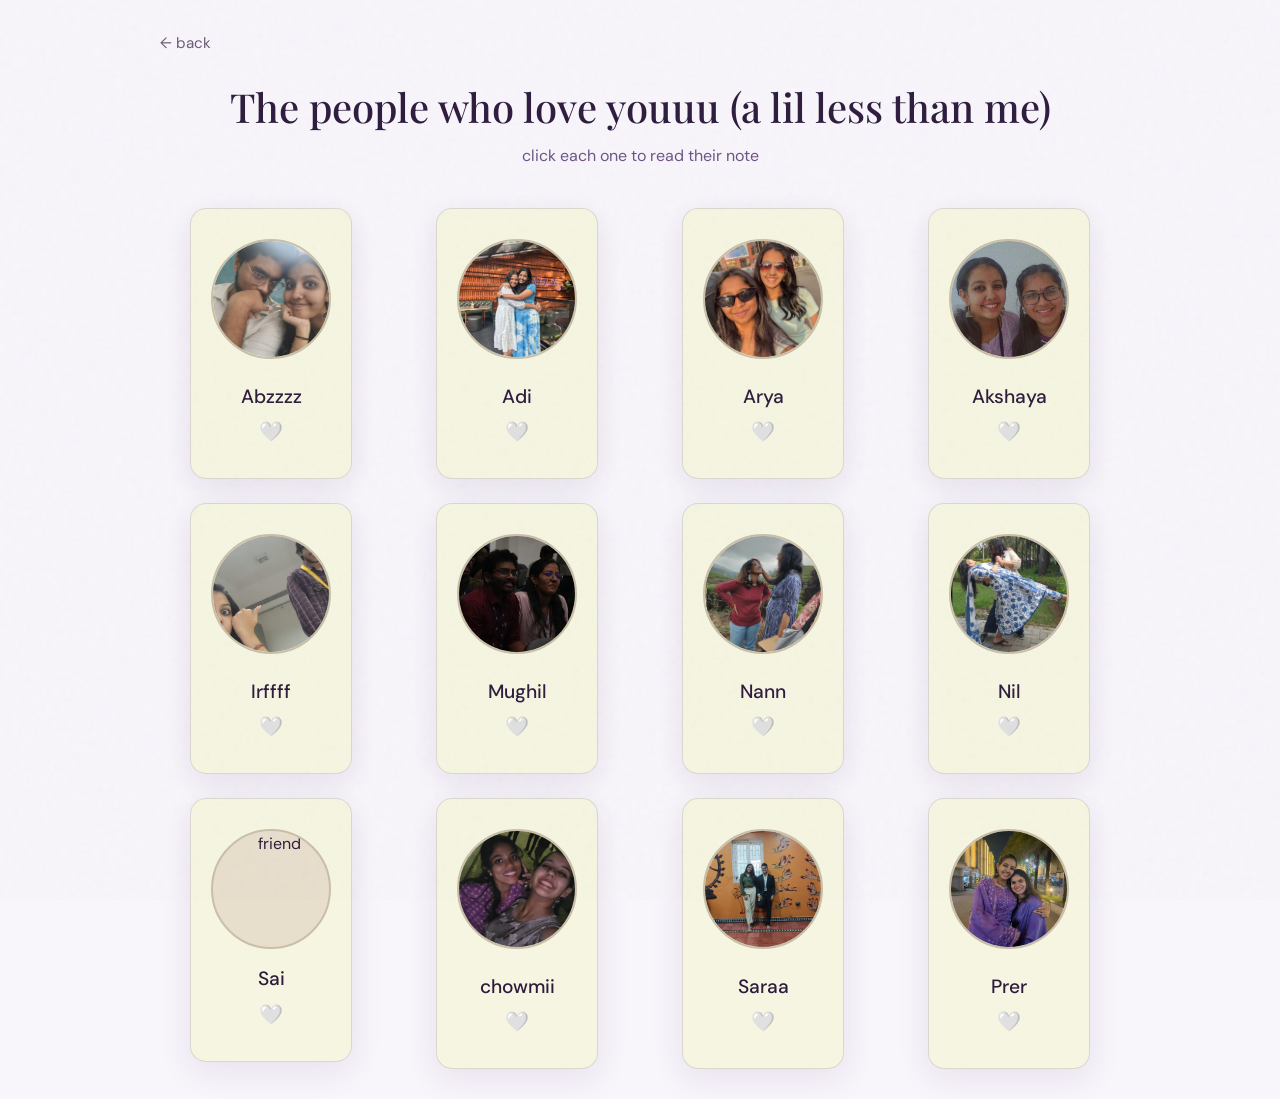
==== friends.html @ 06be174d "hellooo" ====
<!DOCTYPE html>
<html lang="en">

<head>
    <meta charset="UTF-8">
    <meta name="viewport" content="width=device-width, initial-scale=1.0">
    <title>[HER NAME]'s birthday 🌿</title>
    <link rel="stylesheet" href="style.css">
</head>

<body>
    <div class="noise-overlay"></div>

    <div class="page-container">
        <a href="index.html" class="back-link">← back</a>

        <header class="page-header">
            <h2>The people who love youuu (a lil less than me)</h2>
            <p class="subtitle"
                style="margin-top: -30px; margin-bottom: 40px; color: var(--accent-color); opacity: 0.8; font-family: var(--font-body);">
                click each one to read their note</p>
        </header>

        <main class="friends-grid">
            <!-- Friend 1 -->
            <article class="friend-card fade-in-up"
                data-note="Happy birthday meghana, thank you for your lms password🥰" data-signoff="">
                <div class="card" style="text-align: center; cursor: pointer; padding: 30px 20px;">
                    <img src="abzzz.jpeg" alt="friend" class="friend-photo"
                        style="width: 120px; height: 120px; border-radius: 50%; object-fit: cover; border: 2px solid #C9BFA8; margin-bottom: 15px; background-color: #E8DECC; display: inline-block;">
                    <h3 class="friend-name"
                        style="font-family: var(--font-body); font-size: 1.2rem; color: var(--text-color); margin-bottom: 5px;">
                        Abzzzz</h3>
                    <span class="friend-heart" style="color: var(--accent-color);">🤍</span>
                </div>
            </article>

            <!-- Friend 2 -->
            <article class="friend-card fade-in-up"
                data-note="Happy 21 Meghs, love every moment with you and can’t wait to create more memories, love you loads let’s have a blast in Pune soon❤️"
                data-signoff="">
                <div class="card" style="text-align: center; cursor: pointer; padding: 30px 20px;">
                    <img src="adi.jpeg" alt="friend" class="friend-photo"
                        style="width: 120px; height: 120px; border-radius: 50%; object-fit: cover; border: 2px solid #C9BFA8; margin-bottom: 15px; background-color: #E8DECC; display: inline-block;">
                    <h3 class="friend-name"
                        style="font-family: var(--font-body); font-size: 1.2rem; color: var(--text-color); margin-bottom: 5px;">
                        Adi</h3>
                    <span class="friend-heart" style="color: var(--accent-color);">🤍</span>
                </div>
            </article>

            <!-- Friend 3 -->
            <article class="friend-card fade-in-up"
                data-note="Happpiiieee 21 Meghsss!!! Luv u to the moon and beyond!! We have known each other since we were kids and I am so glad that we got to grow up watching each other through all our phases!! Here’s to growing up to share more beautiful memories in the next phase…… Luv u loadsss😙😙"
                data-signoff="">
                <div class="card" style="text-align: center; cursor: pointer; padding: 30px 20px;">
                    <img src="arya.jpeg" alt="friend" class="friend-photo"
                        style="width: 120px; height: 120px; border-radius: 50%; object-fit: cover; border: 2px solid #C9BFA8; margin-bottom: 15px; background-color: #E8DECC; display: inline-block;">
                    <h3 class="friend-name"
                        style="font-family: var(--font-body); font-size: 1.2rem; color: var(--text-color); margin-bottom: 5px;">
                        Arya</h3>
                    <span class="friend-heart" style="color: var(--accent-color);">🤍</span>
                </div>
            </article>

            <!-- Friend 4 -->
            <article class="friend-card fade-in-up"
                data-note="Hi Meghanaaaaaaaa!!!!!!&#10;&#10;Happy happy happy birthdayyyyyyyyyyyy!!!!!!! ✨✨✨✨✨✨✨✨✨✨✨🎉🎉🎉🎉🎉🎉🎉🎉🎉🤩🤩🤩🤩🤩🤩🤩🤩🤩🤩🤩🤩🤩🤩🤩🤩🔥🔥🔥🔥🔥🔥🔥🔥🔥🔥🔥🔥🍫🍫🍫🍫🍫🍫🍫🍫🍫🍫🍫🍫🍫🍫🍫🎂🎂🎂🎂🎂🎂🎂🎂🎂🎂🎂🎂🎂🎂🎂🎂&#10;&#10;You have been a super-cool friend, and always been ready to listen to all the not-so-micro tales I've had to tell! 🤩 You r amazinggggggg, with such composure and calm, so keep being amazinggggg 🎉🎉🎉 Cheers to more dance lessons 🥳🥳"
                data-signoff="">
                <div class="card" style="text-align: center; cursor: pointer; padding: 30px 20px;">
                    <img src="akshaya.jpeg" alt="friend" class="friend-photo"
                        style="width: 120px; height: 120px; border-radius: 50%; object-fit: cover; border: 2px solid #C9BFA8; margin-bottom: 15px; background-color: #E8DECC; display: inline-block;">
                    <h3 class="friend-name"
                        style="font-family: var(--font-body); font-size: 1.2rem; color: var(--text-color); margin-bottom: 5px;">
                        Akshaya</h3>
                    <span class="friend-heart" style="color: var(--accent-color);">🤍</span>
                </div>
            </article>

            <!-- Friend 5 -->
            <article class="friend-card fade-in-up"
                data-note="Happy Birthday Megs! Continue lighting up places and people's smiles with your presence this coming year :) hope you achieve everything you want and more. Love you"
                data-signoff="">
                <div class="card" style="text-align: center; cursor: pointer; padding: 30px 20px;">
                    <img src="irf.jpeg" alt="friend" class="friend-photo"
                        style="width: 120px; height: 120px; border-radius: 50%; object-fit: cover; border: 2px solid #C9BFA8; margin-bottom: 15px; background-color: #E8DECC; display: inline-block;">
                    <h3 class="friend-name"
                        style="font-family: var(--font-body); font-size: 1.2rem; color: var(--text-color); margin-bottom: 5px;">
                        Irffff</h3>
                    <span class="friend-heart" style="color: var(--accent-color);">🤍</span>
                </div>
            </article>

            <!-- Friend 6 -->
            <article class="friend-card fade-in-up"
                data-note="Happy birthday Meghana!! Hope you get a golden retriever soon 🙂↕️" data-signoff="">
                <div class="card" style="text-align: center; cursor: pointer; padding: 30px 20px;">
                    <img src="mughil.jpeg" alt="friend" class="friend-photo"
                        style="width: 120px; height: 120px; border-radius: 50%; object-fit: cover; border: 2px solid #C9BFA8; margin-bottom: 15px; background-color: #E8DECC; display: inline-block;">
                    <h3 class="friend-name"
                        style="font-family: var(--font-body); font-size: 1.2rem; color: var(--text-color); margin-bottom: 5px;">
                        Mughil</h3>
                    <span class="friend-heart" style="color: var(--accent-color);">🤍</span>
                </div>
            </article>

            <!-- Friend 7 -->
            <article class="friend-card fade-in-up"
                data-note="Dear meg,&#10;&#10;I remember the very first day of sem 1, and some random prof was asking people to come up and introduce themselves. And you were sitting next to Anush (tw mb), and you went up and introduced yourself, and I remember thinking, &quot;wow, she looks like a dancer&quot;. I remember how every time Nilaa and I were playing Wordle, you used to come and absolutely DESTROY us.&#10;&#10;I remember in sem 2, the first day, you sat on the last row cuz there were no seats anywhere, and everyday after then you sat behind me and Nilaa. I remembered how you and Nilaa peer pressured me into doing a BEEE seminar. I remember how, that time I cut myself in the mech lab, you were more concerned about it than I was. &#10;&#10;Since then, I have loved how we always just sit together every semester. I love that I can just turn and look at you during class to make an incredibly boring class a million times better. I love how I just randomly hear your singing in the middle of the class and that's what keeps me awake when I almost fall asleep in class. I love how if i almost fall asleep in class, ik that if i turn around I'll see you also half asleep.&#10;&#10;I love how every time you download a new game on your phone, you'll come tell me, and we'll just play then together. I love how you randomly pull up with the questions to ask someone to make them fall in love with you. I love how you rewatch your favorite Disney movies with me (yes im counting deception disgrace). &#10;&#10;There's a lot more I can add to it, even more i couldve added to the first part, but I kept losing my train of thought😔(we shd watch inside out)&#10;&#10;I'm so glad we finally went out for a movie together. Started with planning for inside out 2, and ended w hoppers, but still 😔🔥 And i promise, one day we will go to twisty tails fs 😔✊️&#10;&#10;You've been such an amazing friend, and I can't wait to see how great things are gonna be this year, and I'm glad I get to go on this journey with you. &#10;&#10;Have an amazing year ahead Maggi ❤️ Here's to lots more warm hugs and high class moments 🫂"
                data-signoff="">
                <div class="card" style="text-align: center; cursor: pointer; padding: 30px 20px;">
                    <img src="nan.jpeg" alt="friend" class="friend-photo"
                        style="width: 120px; height: 120px; border-radius: 50%; object-fit: cover; border: 2px solid #C9BFA8; margin-bottom: 15px; background-color: #E8DECC; display: inline-block;">
                    <h3 class="friend-name"
                        style="font-family: var(--font-body); font-size: 1.2rem; color: var(--text-color); margin-bottom: 5px;">
                        Nann</h3>
                    <span class="friend-heart" style="color: var(--accent-color);">🤍</span>
                </div>
            </article>

            <!-- Friend 8 -->
            <article class="friend-card fade-in-up"
                data-note="dear maggi,&#10;&#10;thank u for carrying my gpa, for always making sure i get on the right metro line, for always vibing to the hai katha with me for like years now 🛐🛐 exams arent so scary when i have ur mokka jokes to make me rmr everythingg🫂I miss u sm already but i hope you have the amazingest time in pune 💪💪 rishabs la iruka tall beauty has nothing on you 💃 if we played contexto with my heart being the word, your name would be #2 ❤️&#10;&#10;int confetti = 4;&#10;void setup() {&#10;    Serial.begin(9600);&#10;    pinMode(confetti, OUTPUT);&#10;}&#10;&#10;void loop() {&#10;    digitalWrite(confetti, HIGH);&#10;    Serial.println(&quot;Happy birthdayy maggiii!!!!!!&quot;);&#10;    delay(1000);&#10;}&#10;&#10;&#10;anyways i love you sm and i hope u have the best day and year ahead 🔥🔥🔥"
                data-signoff="yours,&#10;nil">
                <div class="card" style="text-align: center; cursor: pointer; padding: 30px 20px;">
                    <img src="nil.png" alt="friend" class="friend-photo"
                        style="width: 120px; height: 120px; border-radius: 50%; object-fit: cover; border: 2px solid #C9BFA8; margin-bottom: 15px; background-color: #E8DECC; display: inline-block;">
                    <h3 class="friend-name"
                        style="font-family: var(--font-body); font-size: 1.2rem; color: var(--text-color); margin-bottom: 5px;">
                        Nil</h3>
                    <span class="friend-heart" style="color: var(--accent-color);">🤍</span>
                </div>
            </article>

            <!-- Friend 9 -->
            <article class="friend-card fade-in-up"
                data-note="OOh birthday tom la, yeahh suree&#10;&#10;Time for one more candle on top of the &quot;costly cafe wala&quot; cake you're totally getting me in Pune eh? :) Happy birthday Meghanaaa!! From Padmalosan sir giving us those cakes and that crazy day, its been a pleasure to know this absolutely spirited and amazze person :D Looking forward for some great memories and icecreams and rollercoasters and bungee jumps where- okay you get to push me hehe(its your birthday, cant say nothing else lol)&#10;&#10;Happy birthdayyy :))) 🫶🎂🎂🎂🎉"
                data-signoff="">
                <div class="card" style="text-align: center; cursor: pointer; padding: 30px 20px;">
                    <img src="" alt="friend" class="friend-photo"
                        style="width: 120px; height: 120px; border-radius: 50%; object-fit: cover; border: 2px solid #C9BFA8; margin-bottom: 15px; background-color: #E8DECC; display: inline-block;">
                    <h3 class="friend-name"
                        style="font-family: var(--font-body); font-size: 1.2rem; color: var(--text-color); margin-bottom: 5px;">
                        Sai</h3>
                    <span class="friend-heart" style="color: var(--accent-color);">🤍</span>
                </div>
            </article>

            <!-- Friend 10 -->
            <article class="friend-card fade-in-up"
                data-note="hii meghana&#10;&#10;I feel like it was always written in our stars that we'd be friends. I know you dont believe in this josiyar jaadhagam stuff, and neither do I, but look at all the coincidences!&#10;&#10;in 11th grade subathira maam's class, you were, I think, the only person in class I liked and respected. I loved your discipline and the effort you put in for the oral tests and everything and that was my very first impression of you. no wonder I liked you, how could I not? I didnt even know you were in yadhav, but there you were and during the language classes anjana (of all people) introduced us.&#10;&#10;life found so many different ways to make us cross paths and I was  stupid enough to not have spoken to you at each point. but thankfully, life always finds a way and we were in the same sem 1 class. within a few days we had a group created, and we got on gmeets to study physics everyday (we got so high lmaoo) and you became an integral part of my life that I cannot imagine it without you anymore (are you still sitting behind me like you did 3 years ago? 🥺)&#10;&#10;you made our transition into college and our first semester in this dump worthwhile. youre the only person I was able to call when I was massively spiraling and needed help. and everyday i look forward to come to college, just to see you, talk to you and be high together (hehe highgana)&#10;&#10;I remember our first auto ride from navratri goli when we first discussed friendships and every discussion after that where we talked about how we both got more attached than the other in our bonds and I just love that you felt comfortable enough to come to me and trust me with your inner emotions &#10;&#10;I love you so much, more than any words can ever describe and I hope that no matter what happens, you never forget that im always here for you, no matter what. even if we are miles apart (pune) leading separate lives, I want you to know that its my pleasure to share your joys and sorrows, the ups and downs and be as much a part of your life as possible. have a wonderful 21st birthday and an equally amazing life ahead the way I KNOW you deserve, you little golden retriever ball of sunshine "
                data-signoff="love,&#10;your always-bestfriend,&#10;sowmya 🥰😘&#10;&#10;(4th May, 2026)">
                <div class="card" style="text-align: center; cursor: pointer; padding: 30px 20px;">
                    <img src="sowm.jpeg" alt="friend" class="friend-photo"
                        style="width: 120px; height: 120px; border-radius: 50%; object-fit: cover; border: 2px solid #C9BFA8; margin-bottom: 15px; background-color: #E8DECC; display: inline-block;">
                    <h3 class="friend-name"
                        style="font-family: var(--font-body); font-size: 1.2rem; color: var(--text-color); margin-bottom: 5px;">
                        chowmii</h3>
                    <span class="friend-heart" style="color: var(--accent-color);">🤍</span>
                </div>
            </article>

            <!-- Friend 11 -->
            <article class="friend-card fade-in-up"
                data-note="Elllooooo muttakanni, Iniya Pirandhanaal Nal Vaazhthukkal💥💥 !!!. Looking back, our friendship started out with you calling my most magnificent self as a creep ( I am still mad😩)  back in the first semester. But glad that idiot ended up becoming one of my longest and most important characters in this life of mine. All the way from the random conversations, me acting up for all my overthinking to the MUN car drives (And you buttoning my suit sleeves since my helpless ass couldn't do it), neraya nalla nyabagangal irukku. Memories aside, know that this amazing man right here would be very happy if you could just be a little more confident and less skeptical of the people in your life (Afterall i exist, ain't that enough?). End of the day, congratulations on being someone who i would always want to stick along with (literally) and a friend I would even give a kidney for if needed (Asmita's Kidney obviously)."
                data-signoff="Yours truly,&#10;Bomma kathi&#10;Cheers 💥🪓🤟">
                <div class="card" style="text-align: center; cursor: pointer; padding: 30px 20px;">
                    <img src="sara.jpeg" alt="friend" class="friend-photo"
                        style="width: 120px; height: 120px; border-radius: 50%; object-fit: cover; border: 2px solid #C9BFA8; margin-bottom: 15px; background-color: #E8DECC; display: inline-block;">
                    <h3 class="friend-name"
                        style="font-family: var(--font-body); font-size: 1.2rem; color: var(--text-color); margin-bottom: 5px;">
                        Saraa</h3>
                    <span class="friend-heart" style="color: var(--accent-color);">🤍</span>
                </div>
            </article>
            <!-- Friend 12 -->
            <article class="friend-card fade-in-up" data-note="" data-signoff="">
                <div class="card" style="text-align: center; cursor: pointer; padding: 30px 20px;">
                    <img src="prer.jpeg" alt="friend" class="friend-photo"
                        style="width: 120px; height: 120px; border-radius: 50%; object-fit: cover; border: 2px solid #C9BFA8; margin-bottom: 15px; background-color: #E8DECC; display: inline-block;">
                    <h3 class="friend-name"
                        style="font-family: var(--font-body); font-size: 1.2rem; color: var(--text-color); margin-bottom: 5px;">
                        Prer</h3>
                    <span class="friend-heart" style="color: var(--accent-color);">🤍</span>
                </div>
            </article>
        </main>
    </div>

    <!-- Modal for Friend Letter -->
    <div id="friend-modal" class="modal-overlay">
        <div class="modal-card"
            style="max-width: 600px; width: 90%; background-color: var(--card-bg-color); border: 1px solid var(--card-border-color);">
            <button id="close-friend-modal" class="close-btn" aria-label="Close"
                style="color: var(--text-color);">×</button>
            <div class="modal-content" style="padding: 30px 20px;">
                <div style="text-align: center; margin-bottom: 20px;">
                    <img id="modal-friend-photo" src="" alt="friend"
                        style="width: 90px; height: 90px; border-radius: 50%; object-fit: cover; border: 2px solid #C9BFA8;">
                    <h3 id="modal-friend-name"
                        style="font-family: var(--font-heading); margin-top: 15px; font-size: 1.8rem; color: var(--text-color);">
                        Name</h3>
                </div>
                <div id="modal-friend-note"
                    style="font-family: var(--font-handwriting); font-size: 1.4rem; line-height: 1.6; color: var(--text-color); white-space: pre-wrap; margin-bottom: 30px; text-align: left;">
                    Note content here</div>
                <div id="modal-friend-signoff"
                    style="font-family: var(--font-handwriting); font-size: 1.4rem; text-align: right; color: var(--accent-color); font-weight: bold;">
                    — Signoff</div>
            </div>
        </div>
    </div>

    <script src="script.js"></script>
</body>

</html>
---- style.css ----
/* Google Fonts */
@import url('https://fonts.googleapis.com/css2?family=Caveat:wght@400..700&family=DM+Sans:ital,opsz,wght@0,9..40,100..1000;1,9..40,100..1000&family=Playfair+Display:ital,wght@0,400..900;1,400..900&display=swap');
@import url('https://fonts.googleapis.com/css2?family=Great+Vibes&display=swap');

/* Design System Variables */
:root {
    /* Colors */
    --bg-color: #F8F5FB;
    /* very light purple tint fallback */
    --card-bg-color: rgba(245, 245, 220, 0.85);
    /* Soft Warm Beige glass */
    --card-border-color: rgba(255, 255, 255, 0.4);
    --accent-color: #4A2B66;
    /* Deep Purple */
    --accent-hover-color: #D4AF37;
    /* Gold-toned */
    --text-color: #2D1B3D;
    /* Deep purple-brown for contrast */
    --text-muted: #5C437A;
    /* Lighter purple for subtitles */
    --border-color: rgba(74, 43, 102, 0.15);

    /* Typography */
    --font-heading: 'Playfair Display', serif;
    --font-body: 'DM Sans', sans-serif;
    --font-handwriting: 'Caveat', cursive;
    --font-elegant: 'Great Vibes', cursive;

    /* Styling */
    --border-radius: 16px;
    --box-shadow: 0 8px 32px rgba(74, 43, 102, 0.1);
    --glass-blur: blur(12px);
}

/* Base Styles */
* {
    box-sizing: border-box;
}

body {
    background-color: var(--bg-color);
    color: var(--text-color);
    font-family: var(--font-body);
    margin: 0;
    padding: 0;
    line-height: 1.6;
    -webkit-font-smoothing: antialiased;
    animation: fadeInPage 0.4s ease forwards;
    transition: opacity 0.3s ease;
}

body.fade-out {
    opacity: 0 !important;
}

@keyframes fadeInPage {
    from {
        opacity: 0;
    }

    to {
        opacity: 1;
    }
}

h1,
h2,
h3,
h4,
h5,
h6 {
    font-family: var(--font-heading);
    font-weight: 600;
    margin-top: 0;
}

.handwriting {
    font-family: var(--font-handwriting);
}

/* Common Components */
.card {
    background-color: var(--card-bg-color);
    border: 1px solid var(--border-color);
    border-radius: var(--border-radius);
    box-shadow: var(--box-shadow);
    padding: 24px;
}

button,
.btn {
    background-color: var(--accent-color);
    color: #FDFAF5;
    border: none;
    border-radius: var(--border-radius);
    padding: 12px 24px;
    font-family: var(--font-body);
    font-weight: 500;
    font-size: 1rem;
    cursor: pointer;
    transition: background-color 0.2s ease, transform 0.1s ease;
}

button:hover,
.btn:hover {
    background-color: var(--accent-hover-color);
    transform: translateY(-1px);
}

button:active,
.btn:active {
    transform: translateY(0);
}

/* Noise Overlay */
.noise-overlay {
    position: fixed;
    top: 0;
    left: 0;
    width: 100vw;
    height: 100vh;
    pointer-events: none;
    z-index: 9999;
    opacity: 0.04;
    background-image: url("data:image/svg+xml,%3Csvg viewBox='0 0 200 200' xmlns='http://www.w3.org/2000/svg'%3E%3Cfilter id='noiseFilter'%3E%3CfeTurbulence type='fractalNoise' baseFrequency='0.65' numOctaves='3' stitchTiles='stitch'/%3E%3C/filter%3E%3Crect width='100%25' height='100%25' filter='url(%23noiseFilter)'/%3E%3C/svg%3E");
}

/* Home Page Specifics */
.home-header {
    text-align: center;
    margin-top: 12vh;
    margin-bottom: 3rem;
    padding: 0 20px;
    position: relative;
    z-index: 10;
    opacity: 0;
    animation: fadeInUp 0.8s ease forwards;
}

.home-header h1 {
    font-size: clamp(4.5rem, 10vw, 6.5rem);
    font-family: var(--font-elegant);
    font-weight: 400;
    color: #F5F0E8;
    /* warm beige shade */
    margin-bottom: 0.5rem;
    letter-spacing: 1px;
}

.home-header .subtitle {
    font-size: 2rem;
    font-family: var(--font-elegant);
    color: #F5F0E8;
    /* warm beige shade */
    margin: 0;
    opacity: 0.95;
}

/* Cards Container */
.cards-container {
    display: flex;
    flex-wrap: wrap;
    justify-content: center;
    gap: 24px;
    max-width: 800px;
    margin: 0 auto;
    padding: 20px;
    position: relative;
    z-index: 10;
}

/* Navigation Cards */
a.nav-card {
    text-decoration: none;
    color: inherit;
    width: 100%;
    max-width: 280px;
    display: block;
    opacity: 0;
    animation: fadeInUp 0.6s cubic-bezier(0.2, 0.8, 0.2, 1) forwards;
}

a.nav-card:nth-child(1) {
    animation-delay: 0.2s;
}

a.nav-card:nth-child(2) {
    animation-delay: 0.3s;
}

a.nav-card:nth-child(3) {
    animation-delay: 0.4s;
}

a.nav-card:nth-child(4) {
    animation-delay: 0.5s;
}

a.nav-card .card {
    display: flex;
    flex-direction: column;
    align-items: center;
    text-align: center;
    height: 100%;
    background: var(--card-bg-color);
    backdrop-filter: var(--glass-blur);
    -webkit-backdrop-filter: var(--glass-blur);
    border: 1px solid var(--card-border-color);
    border-radius: var(--border-radius);
    padding: 32px 24px;
    /* Generous whitespace */
    box-shadow: var(--box-shadow);
    transition: all 0.4s cubic-bezier(0.25, 0.8, 0.25, 1);
}

.nav-card-icon {
    margin-bottom: 24px;
    color: var(--accent-color);
    display: flex;
    align-items: center;
    justify-content: center;
}

.nav-card-icon svg {
    width: 36px;
    height: 36px;
    stroke-width: 1.2px;
    transition: color 0.4s ease;
}

.nav-card-title {
    font-family: var(--font-heading);
    font-size: 1.5rem;
    font-weight: 500;
    margin-bottom: 8px;
    color: var(--text-color);
    letter-spacing: 0.5px;
}

.nav-card-subtitle {
    font-family: var(--font-handwriting);
    font-size: 1.2rem;
    font-weight: 700;
    color: var(--text-muted);
}

/* Hover effects for Nav Cards */
a.nav-card:hover .card {
    transform: translateY(-8px);
    box-shadow: 0 16px 40px rgba(74, 43, 102, 0.2);
    border-color: var(--accent-hover-color);
}

a.nav-card:hover .nav-card-icon {
    color: var(--accent-hover-color);
}

/* Mobile Responsive */
@media (max-width: 600px) {
    .cards-container {
        gap: 16px;
        padding: 16px;
    }

    a.nav-card {
        max-width: 100%;
    }

    .home-header {
        margin-top: 8vh;
        margin-bottom: 2rem;
    }
}

/* Page Layout (Shared) */
.page-container {
    max-width: 1000px;
    margin: 0 auto;
    padding: 30px 20px;
    position: relative;
    z-index: 10;
}

.back-link {
    display: inline-block;
    color: var(--text-color);
    text-decoration: none;
    font-size: 0.95rem;
    opacity: 0.7;
    transition: opacity 0.2s ease, transform 0.2s ease;
    margin-bottom: 20px;
}

.back-link:hover {
    opacity: 1;
    transform: translateX(-4px);
}

.page-header {
    text-align: center;
    margin-bottom: 40px;
}

.page-header h2 {
    font-size: 2.5rem;
    color: var(--text-color);
    font-weight: 500;
}

/* Letter Page Specifics */
.letter-wrapper {
    display: flex;
    justify-content: center;
}

.letter-card {
    background-color: var(--card-bg-color);
    border: 1px solid #D8D0C0;
    /* Slightly darker sand for aged look */
    border-radius: 4px;
    /* Less rounded for a paper feel */
    box-shadow: 0 10px 30px rgba(61, 43, 31, 0.08), 0 1px 3px rgba(61, 43, 31, 0.05);
    max-width: 680px;
    width: 100%;
    padding: 50px 60px;
    position: relative;
}

.decorative-line {
    width: 40px;
    height: 2px;
    background-color: var(--accent-color);
    margin: 0 auto 30px auto;
    border-radius: 2px;
    opacity: 0.8;
}

.letter-content {
    font-size: 20px;
    /* Handwritten font */
    line-height: 1.9;
    color: var(--text-color);
}

.letter-content p {
    margin-top: 0;
    margin-bottom: 1.5em;
    white-space: pre-wrap;
}

.letter-signoff {
    text-align: right;
    font-size: 20px;
    line-height: 1.5;
    color: var(--text-color);
    margin-top: 50px;
}

/* Animations */
.fade-in-up {
    animation: fadeInUp 0.8s cubic-bezier(0.2, 0.8, 0.2, 1) forwards;
    opacity: 0;
}

@keyframes fadeInUp {
    0% {
        opacity: 0;
        transform: translateY(20px);
    }

    100% {
        opacity: 1;
        transform: translateY(0);
    }
}

/* Mobile Responsive - Pages */
@media (max-width: 600px) {
    .letter-card {
        padding: 30px 20px;
    }

    .page-header h2 {
        font-size: 2rem;
    }
}

/* Songs Page Specifics */
.songs-grid {
    display: grid;
    grid-template-columns: repeat(auto-fit, minmax(240px, 1fr));
    gap: 30px;
    margin-top: 20px;
}

.song-card {
    background-color: var(--card-bg-color);
    border: 1px solid var(--border-color);
    border-radius: var(--border-radius);
    padding: 16px;
    box-shadow: var(--box-shadow);
    transition: transform 0.3s cubic-bezier(0.25, 0.8, 0.25, 1), box-shadow 0.3s ease;
}

.song-card:hover {
    transform: scale(1.02);
    box-shadow: 0 12px 24px rgba(61, 43, 31, 0.12);
}

.song-image-wrapper {
    position: relative;
    width: 100%;
    aspect-ratio: 1 / 1;
    border-radius: 8px;
    overflow: hidden;
    margin-bottom: 16px;
}

.song-image-placeholder {
    width: 100%;
    height: 100%;
    background-color: #E8DECC;
    /* Placeholder beige */
    object-fit: cover;
}

.play-btn {
    position: absolute;
    bottom: 12px;
    right: 12px;
    width: 40px;
    height: 40px;
    border-radius: 50%;
    background-color: var(--accent-color);
    color: #FFF;
    display: flex;
    align-items: center;
    justify-content: center;
    border: none;
    cursor: pointer;
    font-size: 14px;
    padding-left: 3px;
    /* Optically center the play icon */
    box-shadow: 0 4px 10px rgba(124, 107, 158, 0.4);
    transition: transform 0.2s ease, background-color 0.2s ease;
    z-index: 2;
}

.play-btn:hover {
    transform: scale(1.1);
    background-color: var(--accent-hover-color);
}

.song-info {
    text-align: left;
}

.song-title {
    font-family: var(--font-heading);
    font-style: italic;
    font-size: 1.25rem;
    font-weight: 500;
    margin: 0 0 4px 0;
    color: var(--text-color);
}

.song-artist {
    font-family: var(--font-body);
    font-size: 0.9rem;
    margin: 0;
    opacity: 0.7;
    color: var(--text-color);
}

/* Modal Overlay */
.modal-overlay {
    position: fixed;
    top: 0;
    left: 0;
    width: 100vw;
    height: 100vh;
    background-color: rgba(61, 43, 31, 0.6);
    /* Dark semi-transparent warm brown overlay */
    backdrop-filter: blur(4px);
    display: flex;
    align-items: center;
    justify-content: center;
    z-index: 10000;
    opacity: 0;
    pointer-events: none;
    transition: opacity 0.3s ease;
}

.modal-overlay.active {
    opacity: 1;
    pointer-events: auto;
}

.modal-card {
    background-color: var(--card-bg-color);
    border-radius: 16px;
    width: 90%;
    max-width: 400px;
    padding: 24px;
    position: relative;
    box-shadow: 0 20px 40px rgba(0, 0, 0, 0.2);
    transform: translateY(20px) scale(0.95);
    transition: transform 0.3s cubic-bezier(0.25, 0.8, 0.25, 1);
}

.modal-overlay.active .modal-card {
    transform: translateY(0) scale(1);
}

.close-btn {
    position: absolute;
    top: -12px;
    right: -12px;
    width: 32px;
    height: 32px;
    background-color: var(--card-bg-color);
    border: 1px solid var(--border-color);
    border-radius: 50%;
    font-size: 20px;
    display: flex;
    align-items: center;
    justify-content: center;
    cursor: pointer;
    color: var(--text-color);
    box-shadow: 0 4px 8px rgba(0, 0, 0, 0.1);
    transition: background-color 0.2s, transform 0.2s;
    padding: 0;
    line-height: 1;
}

.close-btn:hover {
    background-color: #F5F0E8;
    transform: scale(1.05);
}

.modal-content {
    width: 100%;
    border-radius: 8px;
    overflow: hidden;
}

/* Gallery Page Specifics */
.gallery-masonry {
    column-count: 3;
    column-gap: 30px;
    margin-top: 20px;
    padding-bottom: 40px;
    /* space for hover lift */
}

.polaroid-card {
    background-color: #FFFFFF;
    /* Pure white for polaroid border */
    padding: 14px 14px 20px 14px;
    /* Classic polaroid padding */
    margin-bottom: 40px;
    /* Vertical gap between items */
    border-radius: 4px;
    box-shadow: 0 8px 24px rgba(61, 43, 31, 0.1);
    break-inside: avoid-column;
    /* Prevent card splitting */
    display: inline-block;
    /* Crucial for masonry avoid-column */
    width: 100%;
    transition: transform 0.4s cubic-bezier(0.25, 0.8, 0.25, 1), box-shadow 0.4s ease;
}

.polaroid-img-placeholder {
    width: 100%;
    background-color: #E8DECC;
    /* warm beige */
    object-fit: cover;
    background-position: center;
    background-size: cover;
    border-radius: 2px;
}

.polaroid-caption {
    font-family: var(--font-handwriting);
    font-size: 24px;
    color: var(--text-color);
    text-align: center;
    margin-top: 16px;
    margin-bottom: 0;
    line-height: 1;
}

.polaroid-card:hover {
    transform: rotate(0deg) translateY(-8px) !important;
    /* Override inline rotation cleanly */
    box-shadow: 0 16px 32px rgba(61, 43, 31, 0.15);
    z-index: 10;
    position: relative;
}

/* Mobile Responsive - Gallery */
@media (max-width: 768px) {
    .gallery-masonry {
        column-count: 2;
        column-gap: 20px;
    }
}

/* Friends Page Specifics */
.friends-grid {
    display: grid;
    grid-template-columns: repeat(auto-fit, minmax(200px, 1fr));
    gap: 24px;
    justify-items: center;
}

.flip-card {
    background-color: transparent;
    width: 100%;
    max-width: 220px;
    /* Force card size */
    height: 280px;
    perspective: 1000px;
    cursor: pointer;
}

.flip-card-inner {
    position: relative;
    width: 100%;
    height: 100%;
    text-align: center;
    transition: transform 0.5s ease;
    transform-style: preserve-3d;
}

.flip-card.is-flipped .flip-card-inner {
    transform: rotateY(180deg);
}

.flip-card-front,
.flip-card-back {
    position: absolute;
    width: 100%;
    height: 100%;
    -webkit-backface-visibility: hidden;
    backface-visibility: hidden;
    display: flex;
    flex-direction: column;
    align-items: center;
    justify-content: center;
    padding: 20px;
    margin: 0;
}

.flip-card-front {
    /* Uses base .card styling from HTML */
}

.flip-card-back {
    transform: rotateY(180deg);
    align-items: flex-start;
    text-align: left;
    justify-content: space-between;
}

.friend-photo-placeholder {
    width: 120px;
    height: 120px;
    border-radius: 50%;
    background-color: #E8DECC;
    /* beige placeholder */
    border: 2px solid var(--border-color);
    margin-bottom: 16px;
    object-fit: cover;
}

.friend-name {
    font-family: var(--font-body);
    font-size: 1.1rem;
    font-weight: 500;
    color: var(--text-color);
    margin: 0 0 8px 0;
}

.friend-heart {
    font-size: 1.2rem;
    color: var(--accent-color);
}

.friend-note {
    font-family: var(--font-handwriting);
    font-size: 18px;
    color: var(--text-color);
    line-height: 1.6;
    margin: 0;
}

.friend-signoff {
    font-family: var(--font-handwriting);
    font-size: 18px;
    color: var(--accent-color);
    /* Muted violet */
    align-self: flex-end;
    margin: 0;
    margin-top: auto;
}

/* Staggered entrance animation for friends grid */
.friends-grid .flip-card:nth-child(1) {
    animation-delay: 0.1s;
}

.friends-grid .flip-card:nth-child(2) {
    animation-delay: 0.2s;
}

.friends-grid .flip-card:nth-child(3) {
    animation-delay: 0.3s;
}

.friends-grid .flip-card:nth-child(4) {
    animation-delay: 0.4s;
}

.friends-grid .flip-card:nth-child(5) {
    animation-delay: 0.5s;
}

.friends-grid .flip-card:nth-child(6) {
    animation-delay: 0.6s;
}

/* Home Page Body Background */
body.home-page {
    background-color: var(--bg-color);
    background-image: linear-gradient(rgba(45, 27, 61, 0.6), rgba(45, 27, 61, 0.6)), url('violet.jpeg');
    background-repeat: repeat;
    background-attachment: fixed;
    background-size: auto;
}

/* Letter Page Body Background */
body.letter-page {
    background-color: var(--bg-color);
    background-image: linear-gradient(rgba(0, 0, 0, 0.3), rgba(0, 0, 0, 0.3)), url('sunset.jpeg');
    background-size: cover;
    background-position: center;
    background-attachment: fixed;
    background-repeat: no-repeat;
}

.letter-page .back-link {
    color: #F5F0E8;
    opacity: 0.9;
}

.letter-page .page-header h2 {
    color: #F5F0E8;
    font-family: var(--font-elegant);
    font-size: 3rem;
}

/* Songs Page Body Background */
body.songs-page {
    background-color: var(--bg-color);
    background-image: linear-gradient(rgba(0, 0, 0, 0.5), rgba(0, 0, 0, 0.5)), url('green.jpeg');
    background-size: cover;
    background-position: center;
    background-attachment: fixed;
    background-repeat: no-repeat;
}

.songs-page .back-link {
    color: #F5F0E8;
    opacity: 0.9;
}

.songs-page .page-header h2 {
    color: #F5F0E8;
    font-family: var(--font-elegant);
    font-size: 3rem;
}

.songs-page .song-card {
    background: rgba(245, 245, 220, 0.85);
    backdrop-filter: blur(10px);
    border: 1px solid rgba(255, 255, 255, 0.3);
}
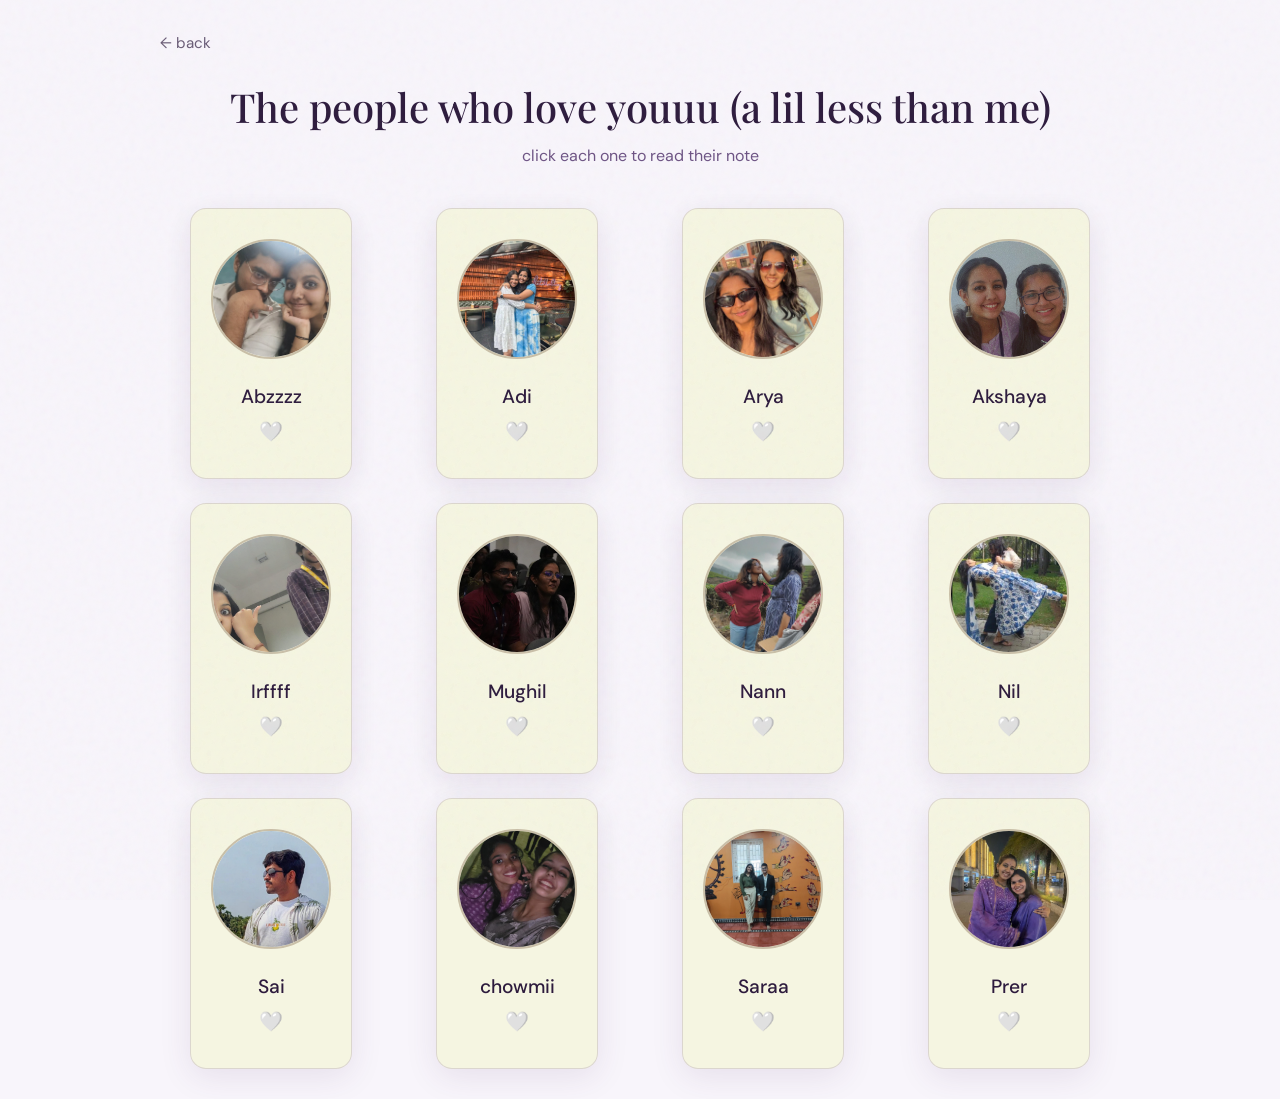
==== commit b9ffec39: "sai" ====
--- a/friends.html
+++ b/friends.html
@@ -137,7 +137,7 @@
                 data-note="OOh birthday tom la, yeahh suree&#10;&#10;Time for one more candle on top of the &quot;costly cafe wala&quot; cake you're totally getting me in Pune eh? :) Happy birthday Meghanaaa!! From Padmalosan sir giving us those cakes and that crazy day, its been a pleasure to know this absolutely spirited and amazze person :D Looking forward for some great memories and icecreams and rollercoasters and bungee jumps where- okay you get to push me hehe(its your birthday, cant say nothing else lol)&#10;&#10;Happy birthdayyy :))) 🫶🎂🎂🎂🎉"
                 data-signoff="">
                 <div class="card" style="text-align: center; cursor: pointer; padding: 30px 20px;">
-                    <img src="" alt="friend" class="friend-photo"
+                    <img src="sai.png" alt="friend" class="friend-photo"
                         style="width: 120px; height: 120px; border-radius: 50%; object-fit: cover; border: 2px solid #C9BFA8; margin-bottom: 15px; background-color: #E8DECC; display: inline-block;">
                     <h3 class="friend-name"
                         style="font-family: var(--font-body); font-size: 1.2rem; color: var(--text-color); margin-bottom: 5px;">
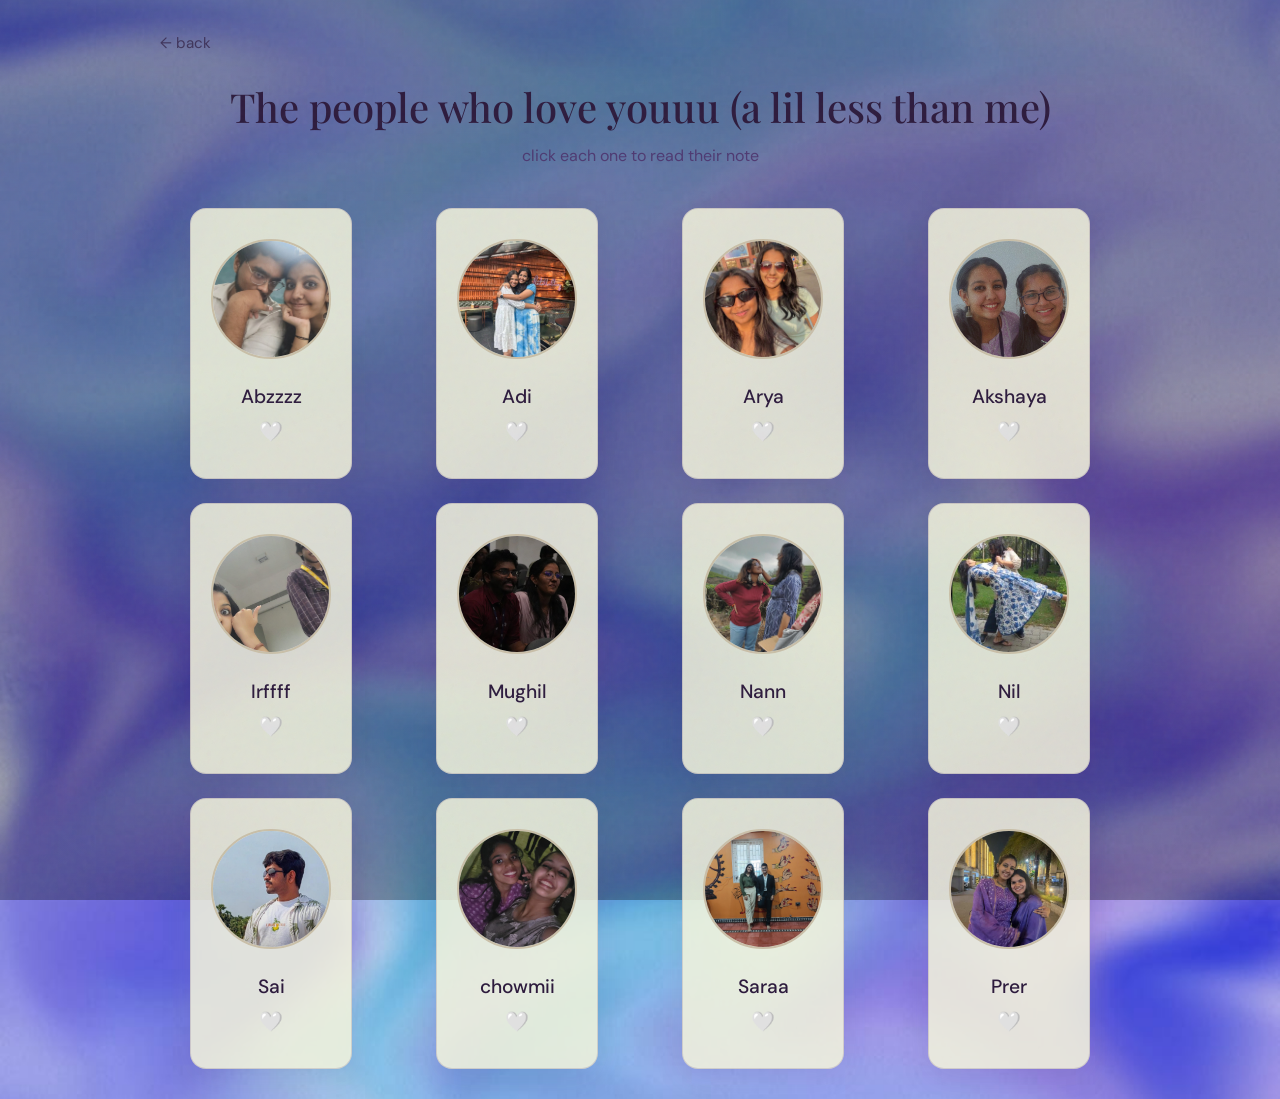
==== commit 91d35363: "blue bg" ====
--- a/friends.html
+++ b/friends.html
@@ -8,7 +8,7 @@
     <link rel="stylesheet" href="style.css">
 </head>
 
-<body>
+<body class="friends-page">
     <div class="noise-overlay"></div>
 
     <div class="page-container">
--- a/style.css
+++ b/style.css
@@ -739,6 +739,16 @@
     background-size: auto;
 }
 
+/* Friends Page Body Background */
+body.friends-page {
+    background-color: var(--bg-color);
+    background-image: linear-gradient(rgba(0, 0, 0, 0.3), rgba(0, 0, 0, 0.3)), url('blue.jpeg');
+    background-size: cover;
+    background-position: center;
+    background-attachment: fixed;
+    background-repeat: no-repeat;
+}
+
 /* Letter Page Body Background */
 body.letter-page {
     background-color: var(--bg-color);
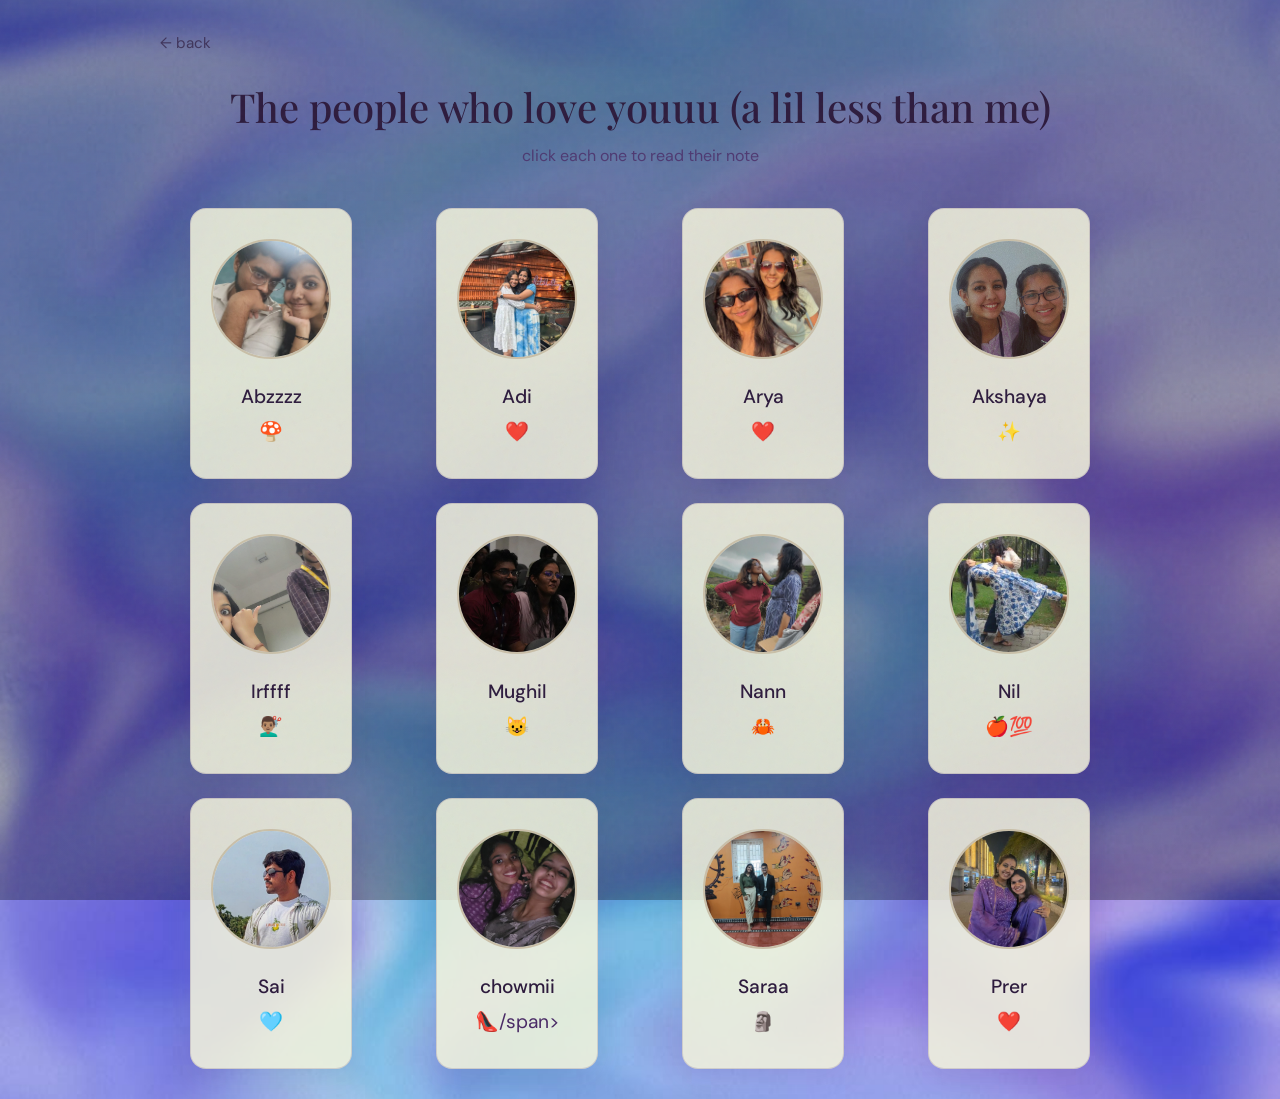
==== commit 8969b790: "emojisss" ====
--- a/friends.html
+++ b/friends.html
@@ -31,7 +31,7 @@
                     <h3 class="friend-name"
                         style="font-family: var(--font-body); font-size: 1.2rem; color: var(--text-color); margin-bottom: 5px;">
                         Abzzzz</h3>
-                    <span class="friend-heart" style="color: var(--accent-color);">🤍</span>
+                    <span class="friend-heart" style="color: var(--accent-color);">🍄</span>
                 </div>
             </article>
 
@@ -45,7 +45,7 @@
                     <h3 class="friend-name"
                         style="font-family: var(--font-body); font-size: 1.2rem; color: var(--text-color); margin-bottom: 5px;">
                         Adi</h3>
-                    <span class="friend-heart" style="color: var(--accent-color);">🤍</span>
+                    <span class="friend-heart" style="color: var(--accent-color);">❤️</span>
                 </div>
             </article>
 
@@ -59,7 +59,7 @@
                     <h3 class="friend-name"
                         style="font-family: var(--font-body); font-size: 1.2rem; color: var(--text-color); margin-bottom: 5px;">
                         Arya</h3>
-                    <span class="friend-heart" style="color: var(--accent-color);">🤍</span>
+                    <span class="friend-heart" style="color: var(--accent-color);">❤️</span>
                 </div>
             </article>
 
@@ -73,7 +73,7 @@
                     <h3 class="friend-name"
                         style="font-family: var(--font-body); font-size: 1.2rem; color: var(--text-color); margin-bottom: 5px;">
                         Akshaya</h3>
-                    <span class="friend-heart" style="color: var(--accent-color);">🤍</span>
+                    <span class="friend-heart" style="color: var(--accent-color);">✨</span>
                 </div>
             </article>
 
@@ -87,7 +87,7 @@
                     <h3 class="friend-name"
                         style="font-family: var(--font-body); font-size: 1.2rem; color: var(--text-color); margin-bottom: 5px;">
                         Irffff</h3>
-                    <span class="friend-heart" style="color: var(--accent-color);">🤍</span>
+                    <span class="friend-heart" style="color: var(--accent-color);">💇🏽‍♂️</span>
                 </div>
             </article>
 
@@ -100,7 +100,7 @@
                     <h3 class="friend-name"
                         style="font-family: var(--font-body); font-size: 1.2rem; color: var(--text-color); margin-bottom: 5px;">
                         Mughil</h3>
-                    <span class="friend-heart" style="color: var(--accent-color);">🤍</span>
+                    <span class="friend-heart" style="color: var(--accent-color);">😺</span>
                 </div>
             </article>
 
@@ -114,7 +114,7 @@
                     <h3 class="friend-name"
                         style="font-family: var(--font-body); font-size: 1.2rem; color: var(--text-color); margin-bottom: 5px;">
                         Nann</h3>
-                    <span class="friend-heart" style="color: var(--accent-color);">🤍</span>
+                    <span class="friend-heart" style="color: var(--accent-color);">🦀</span>
                 </div>
             </article>
 
@@ -128,7 +128,7 @@
                     <h3 class="friend-name"
                         style="font-family: var(--font-body); font-size: 1.2rem; color: var(--text-color); margin-bottom: 5px;">
                         Nil</h3>
-                    <span class="friend-heart" style="color: var(--accent-color);">🤍</span>
+                    <span class="friend-heart" style="color: var(--accent-color);">🍎💯</span>
                 </div>
             </article>
 
@@ -142,7 +142,7 @@
                     <h3 class="friend-name"
                         style="font-family: var(--font-body); font-size: 1.2rem; color: var(--text-color); margin-bottom: 5px;">
                         Sai</h3>
-                    <span class="friend-heart" style="color: var(--accent-color);">🤍</span>
+                    <span class="friend-heart" style="color: var(--accent-color);">🩵</span>
                 </div>
             </article>
 
@@ -156,7 +156,7 @@
                     <h3 class="friend-name"
                         style="font-family: var(--font-body); font-size: 1.2rem; color: var(--text-color); margin-bottom: 5px;">
                         chowmii</h3>
-                    <span class="friend-heart" style="color: var(--accent-color);">🤍</span>
+                    <span class="friend-heart" style="color: var(--accent-color);">👠/span>
                 </div>
             </article>
 
@@ -170,7 +170,7 @@
                     <h3 class="friend-name"
                         style="font-family: var(--font-body); font-size: 1.2rem; color: var(--text-color); margin-bottom: 5px;">
                         Saraa</h3>
-                    <span class="friend-heart" style="color: var(--accent-color);">🤍</span>
+                    <span class="friend-heart" style="color: var(--accent-color);">🗿</span>
                 </div>
             </article>
             <!-- Friend 12 -->
@@ -181,7 +181,7 @@
                     <h3 class="friend-name"
                         style="font-family: var(--font-body); font-size: 1.2rem; color: var(--text-color); margin-bottom: 5px;">
                         Prer</h3>
-                    <span class="friend-heart" style="color: var(--accent-color);">🤍</span>
+                    <span class="friend-heart" style="color: var(--accent-color);">❤️</span>
                 </div>
             </article>
         </main>
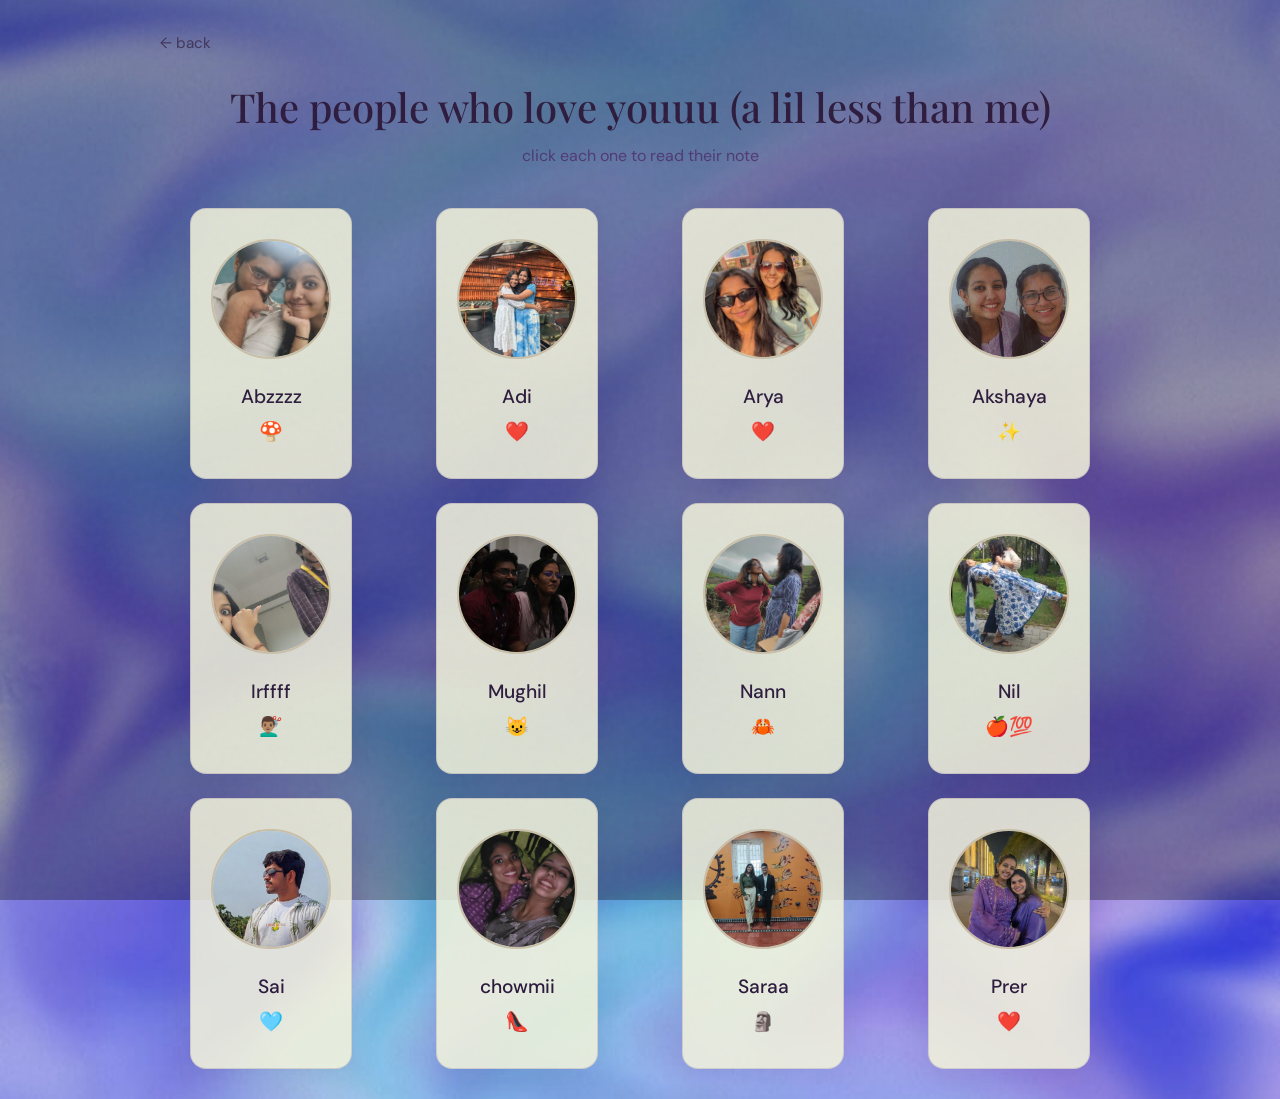
==== commit b83c1b96: "sowmi span" ====
--- a/friends.html
+++ b/friends.html
@@ -156,7 +156,7 @@
                     <h3 class="friend-name"
                         style="font-family: var(--font-body); font-size: 1.2rem; color: var(--text-color); margin-bottom: 5px;">
                         chowmii</h3>
-                    <span class="friend-heart" style="color: var(--accent-color);">👠/span>
+                    <span class="friend-heart" style="color: var(--accent-color);">👠</span>
                 </div>
             </article>
 
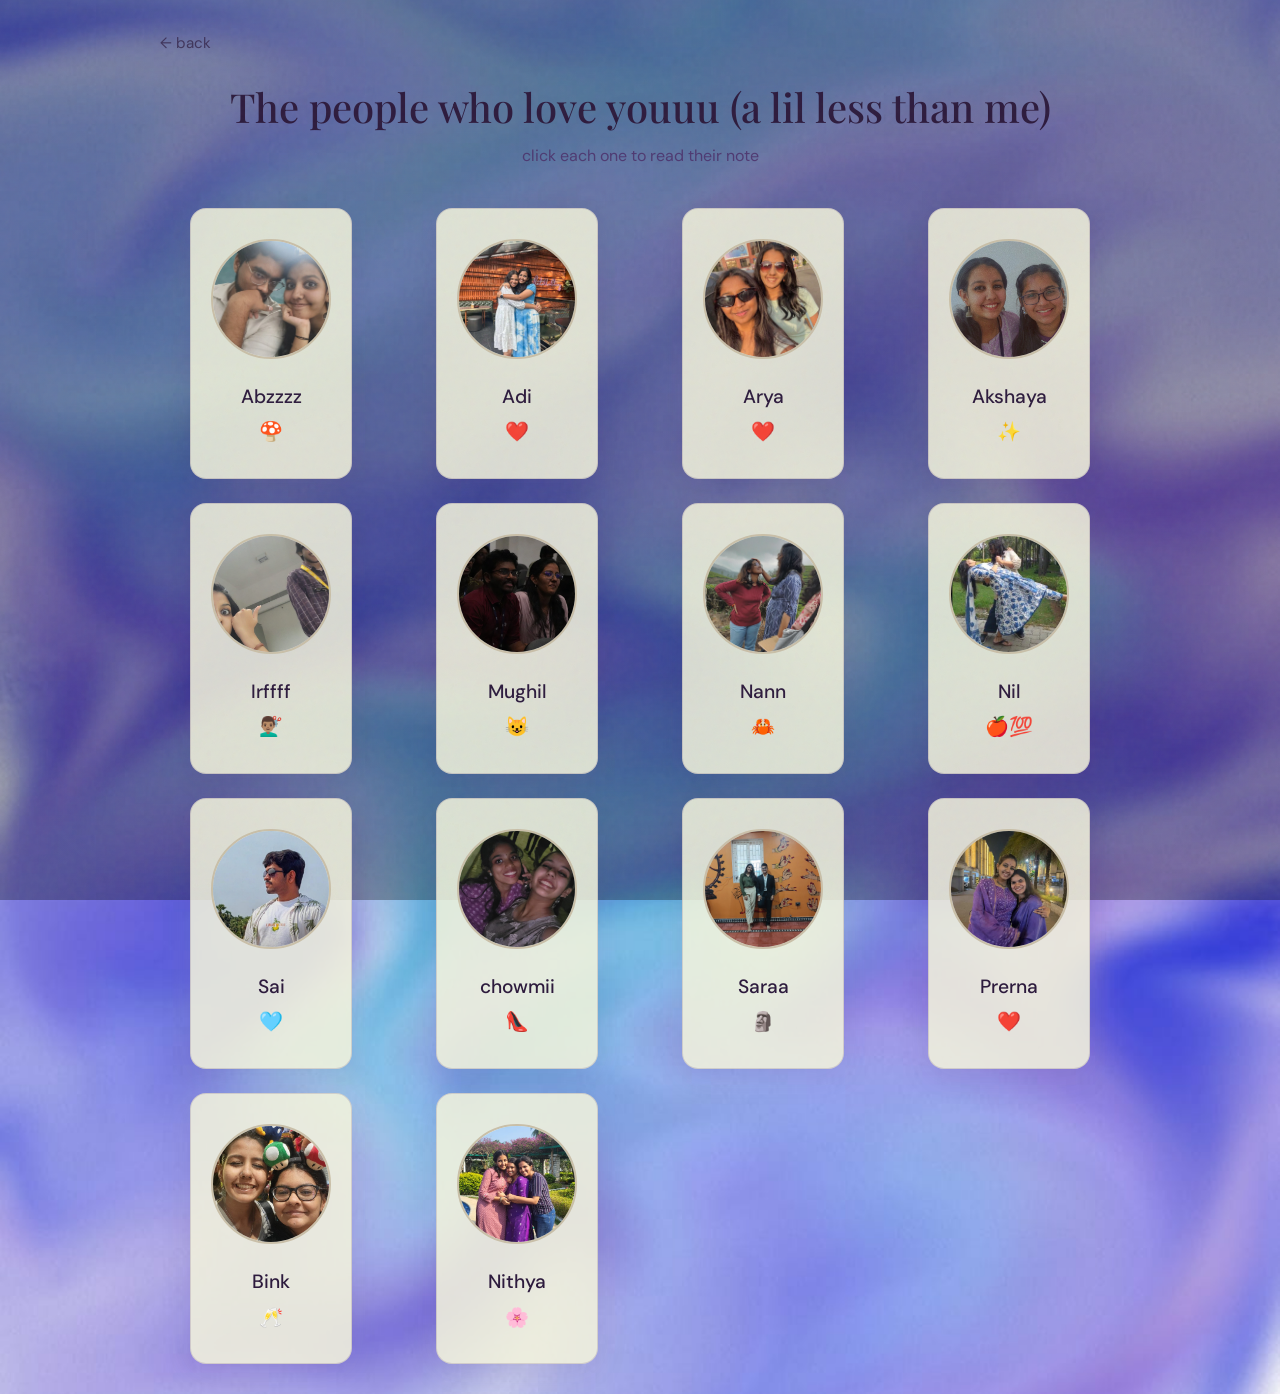
==== commit b69cdbc0: "more ppl" ====
--- a/friends.html
+++ b/friends.html
@@ -174,14 +174,44 @@
                 </div>
             </article>
             <!-- Friend 12 -->
-            <article class="friend-card fade-in-up" data-note="" data-signoff="">
+            <article class="friend-card fade-in-up" 
+                data-note="here’s to celebrating the girl I grew up with and to the many milestones we’ve achieved together! From mahabarata characters (iykyk) to ramayana characters and so much of dancing and koothu , I can’t wait to see what we do next together babe. Lots of love to you and you’ll always be my wife first before Asmi’s lols. Have the best 21st❤️❤️" 
+                data-signoff="">
                 <div class="card" style="text-align: center; cursor: pointer; padding: 30px 20px;">
                     <img src="prer.jpeg" alt="friend" class="friend-photo"
                         style="width: 120px; height: 120px; border-radius: 50%; object-fit: cover; border: 2px solid #C9BFA8; margin-bottom: 15px; background-color: #E8DECC; display: inline-block;">
                     <h3 class="friend-name"
                         style="font-family: var(--font-body); font-size: 1.2rem; color: var(--text-color); margin-bottom: 5px;">
-                        Prer</h3>
+                        Prerna</h3>
                     <span class="friend-heart" style="color: var(--accent-color);">❤️</span>
+                </div>
+            </article>
+
+            <!-- Friend 13 -->
+            <article class="friend-card fade-in-up"
+                data-note="Hey Meghs, happy happy birthday 😘😘❤️ &#10;&#10;Can’t believe you’re 21 🥹 Do I be a good sister and say don’t use your legal drinking age to the fullest? 🌚&#10;&#10;Have an amazing year ahead and I hope you get everything you’re working towards ❤️❤️ earn your own money and visit me again hehe"
+                data-signoff="">
+                <div class="card" style="text-align: center; cursor: pointer; padding: 30px 20px;">
+                    <img src="manasa.jpeg" alt="friend" class="friend-photo"
+                        style="width: 120px; height: 120px; border-radius: 50%; object-fit: cover; border: 2px solid #C9BFA8; margin-bottom: 15px; background-color: #E8DECC; display: inline-block;">
+                    <h3 class="friend-name"
+                        style="font-family: var(--font-body); font-size: 1.2rem; color: var(--text-color); margin-bottom: 5px;">
+                        Bink</h3>
+                    <span class="friend-heart" style="color: var(--accent-color);">🥂</span>
+                </div>
+            </article>
+
+            <!-- Friend 14 -->
+            <article class="friend-card fade-in-up"
+                data-note="Hi Meghi,&#10;&#10;A recently turned paati (or officially kicked out alumini) is speaking , nyabagam irukka lol🤗. I remember the first time , I saw or heard anything abt  u , it was that freshers intro on insta (yes , we seniors stalked the profile, lol🤣) and getting intrigued by ur intro. Then further down , department la , I think procode sessions la thaan pathrupen. &#10;&#10;I internally laugh everytime u call me pretty (idhaye oru paiyan sonna.. nalla thaan irundhirkum , but nothing beats a girls compliment dear❤️). &#10;&#10;I vividly remember the one day we discussed music and dance thaniyaa in classroom, srly felt I missed out on something😭 , seeing ur knowledge, never quit it and I know u wouldn't ❤️&#10;&#10;Stay blessed bbg , don't take too much pressure of IEEE CS chair and other stuff , enjoy your final year , coz trust me , no matter how hectic and intense SSN can be , u would slightly or heavily start missing it . Consider your last year as a wind-down period and collect memories🥰 . &#10;&#10;Do good at your intern (u are internally going , OK Prof! ) and spend quality time with ur wife , she's a gem 😁&#10;&#10;Happy happy birthday , anything at all , to rant and talk , I am just a text away. We shld catch up real soon🥰"
+                data-signoff="">
+                <div class="card" style="text-align: center; cursor: pointer; padding: 30px 20px;">
+                    <img src="nithya.jpeg" alt="friend" class="friend-photo"
+                        style="width: 120px; height: 120px; border-radius: 50%; object-fit: cover; border: 2px solid #C9BFA8; margin-bottom: 15px; background-color: #E8DECC; display: inline-block;">
+                    <h3 class="friend-name"
+                        style="font-family: var(--font-body); font-size: 1.2rem; color: var(--text-color); margin-bottom: 5px;">
+                        Nithya</h3>
+                    <span class="friend-heart" style="color: var(--accent-color);">🌸</span>
                 </div>
             </article>
         </main>
@@ -202,7 +232,7 @@
                         Name</h3>
                 </div>
                 <div id="modal-friend-note"
-                    style="font-family: var(--font-handwriting); font-size: 1.4rem; line-height: 1.6; color: var(--text-color); white-space: pre-wrap; margin-bottom: 30px; text-align: left;">
+                    style="font-family: var(--font-handwriting); font-size: 1.4rem; line-height: 1.6; color: var(--text-color); white-space: pre-wrap; margin-bottom: 30px; text-align: left; max-height: 50vh; overflow-y: auto; padding-right: 10px;">
                     Note content here</div>
                 <div id="modal-friend-signoff"
                     style="font-family: var(--font-handwriting); font-size: 1.4rem; text-align: right; color: var(--accent-color); font-weight: bold;">
--- a/style.css
+++ b/style.css
@@ -795,4 +795,22 @@
     background: rgba(245, 245, 220, 0.85);
     backdrop-filter: blur(10px);
     border: 1px solid rgba(255, 255, 255, 0.3);
+}
+
+/* Custom Scrollbar for Friend Notes */
+#modal-friend-note::-webkit-scrollbar {
+    width: 6px;
+}
+
+#modal-friend-note::-webkit-scrollbar-track {
+    background: transparent;
+}
+
+#modal-friend-note::-webkit-scrollbar-thumb {
+    background: var(--accent-color);
+    border-radius: 10px;
+}
+
+#modal-friend-note::-webkit-scrollbar-thumb:hover {
+    background: var(--accent-hover-color);
 }
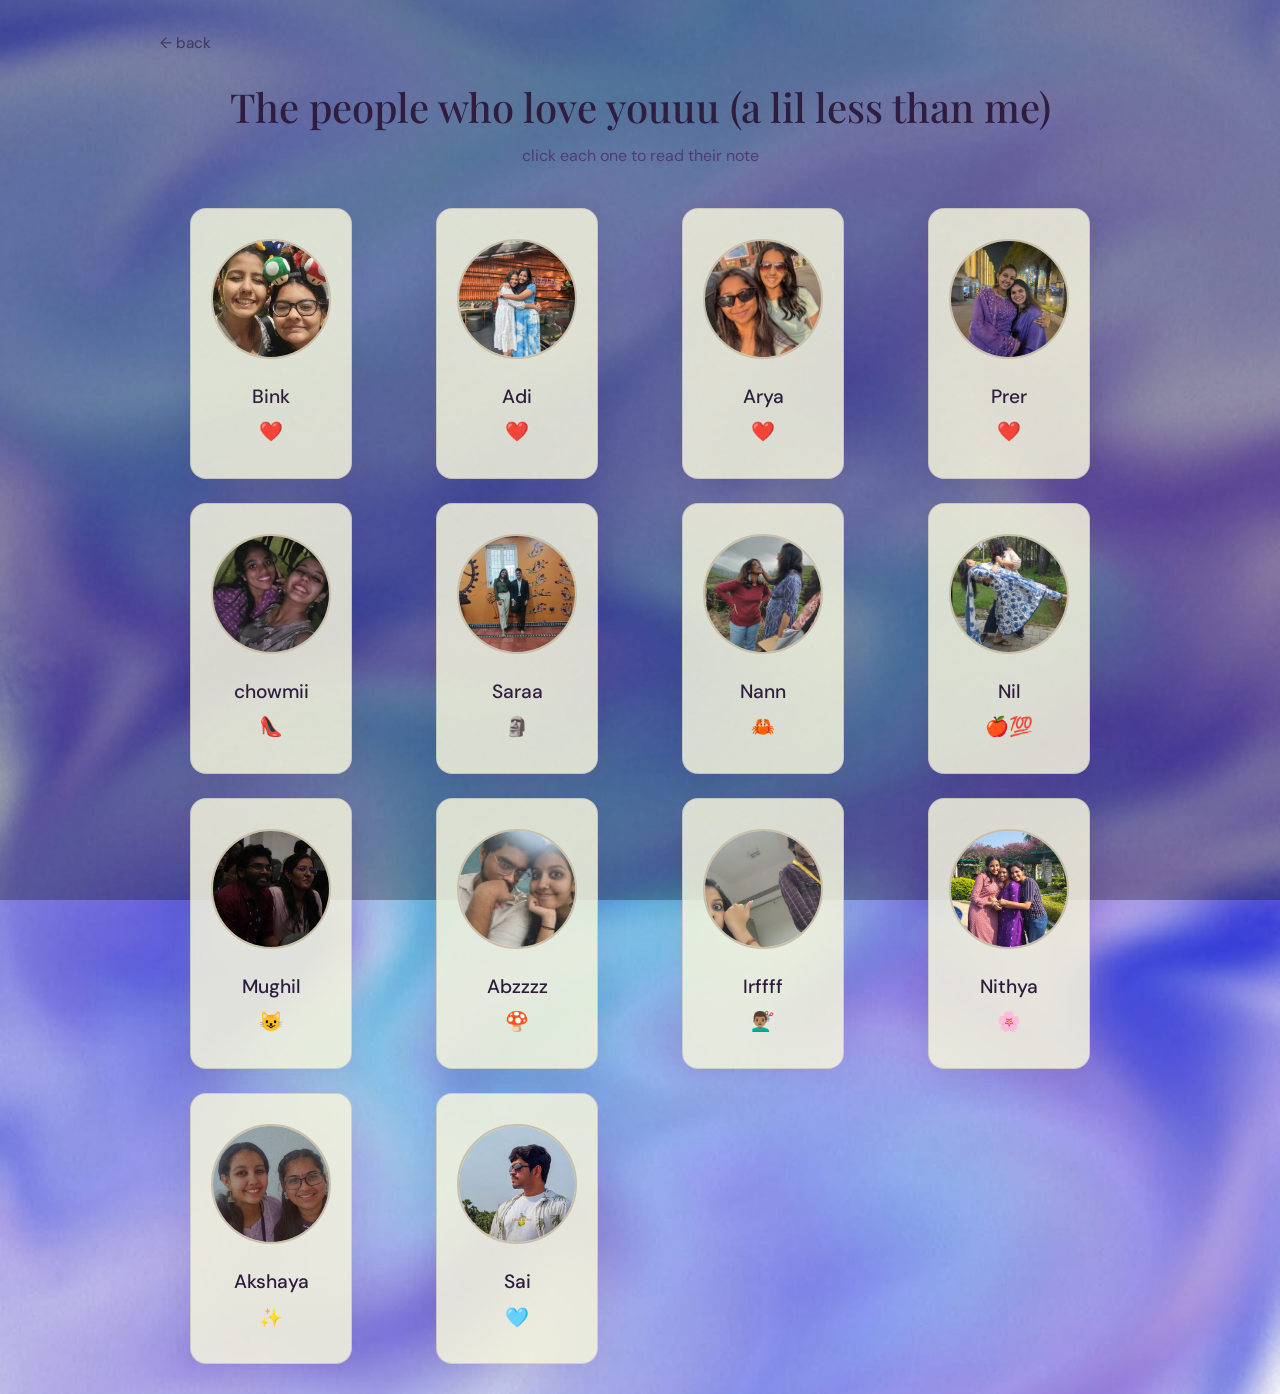
==== commit 79cb7e49: "add autoplay" ====
--- a/friends.html
+++ b/friends.html
@@ -22,7 +22,132 @@
         </header>
 
         <main class="friends-grid">
-            <!-- Friend 1 -->
+            <!-- Friend 1: Bink -->
+            <article class="friend-card fade-in-up"
+                data-note="Hey Meghs, happy happy birthday 😘😘❤️ &#10;&#10;Can’t believe you’re 21 🥹 Do I be a good sister and say don’t use your legal drinking age to the fullest? 🌚&#10;&#10;Have an amazing year ahead and I hope you get everything you’re working towards ❤️❤️ earn your own money and visit me again hehe"
+                data-signoff="">
+                <div class="card" style="text-align: center; cursor: pointer; padding: 30px 20px;">
+                    <img src="manasa.jpeg" alt="friend" class="friend-photo"
+                        style="width: 120px; height: 120px; border-radius: 50%; object-fit: cover; border: 2px solid #C9BFA8; margin-bottom: 15px; background-color: #E8DECC; display: inline-block;">
+                    <h3 class="friend-name"
+                        style="font-family: var(--font-body); font-size: 1.2rem; color: var(--text-color); margin-bottom: 5px;">
+                        Bink</h3>
+                    <span class="friend-heart" style="color: var(--accent-color);">❤️</span>
+                </div>
+            </article>
+
+            <!-- Friend 2: Adi -->
+            <article class="friend-card fade-in-up"
+                data-note="Happy 21 Meghs, love every moment with you and can’t wait to create more memories, love you loads let’s have a blast in Pune soon❤️"
+                data-signoff="">
+                <div class="card" style="text-align: center; cursor: pointer; padding: 30px 20px;">
+                    <img src="adi.jpeg" alt="friend" class="friend-photo"
+                        style="width: 120px; height: 120px; border-radius: 50%; object-fit: cover; border: 2px solid #C9BFA8; margin-bottom: 15px; background-color: #E8DECC; display: inline-block;">
+                    <h3 class="friend-name"
+                        style="font-family: var(--font-body); font-size: 1.2rem; color: var(--text-color); margin-bottom: 5px;">
+                        Adi</h3>
+                    <span class="friend-heart" style="color: var(--accent-color);">❤️</span>
+                </div>
+            </article>
+
+            <!-- Friend 3: Arya -->
+            <article class="friend-card fade-in-up"
+                data-note="Happpiiieee 21 Meghsss!!! Luv u to the moon and beyond!! We have known each other since we were kids and I am so glad that we got to grow up watching each other through all our phases!! Here’s to growing up to share more beautiful memories in the next phase…… Luv u loadsss😙😙"
+                data-signoff="">
+                <div class="card" style="text-align: center; cursor: pointer; padding: 30px 20px;">
+                    <img src="arya.jpeg" alt="friend" class="friend-photo"
+                        style="width: 120px; height: 120px; border-radius: 50%; object-fit: cover; border: 2px solid #C9BFA8; margin-bottom: 15px; background-color: #E8DECC; display: inline-block;">
+                    <h3 class="friend-name"
+                        style="font-family: var(--font-body); font-size: 1.2rem; color: var(--text-color); margin-bottom: 5px;">
+                        Arya</h3>
+                    <span class="friend-heart" style="color: var(--accent-color);">❤️</span>
+                </div>
+            </article>
+
+            <!-- Friend 4: Prer -->
+            <article class="friend-card fade-in-up"
+                data-note="here’s to celebrating the girl I grew up with and to the many milestones we’ve achieved together! From mahabarata characters (iykyk) to ramayana characters and so much of dancing and koothu , I can’t wait to see what we do next together babe. Lots of love to you and you’ll always be my wife first before Asmi’s lols. Have the best 21st❤️❤️"
+                data-signoff="">
+                <div class="card" style="text-align: center; cursor: pointer; padding: 30px 20px;">
+                    <img src="prer.jpeg" alt="friend" class="friend-photo"
+                        style="width: 120px; height: 120px; border-radius: 50%; object-fit: cover; border: 2px solid #C9BFA8; margin-bottom: 15px; background-color: #E8DECC; display: inline-block;">
+                    <h3 class="friend-name"
+                        style="font-family: var(--font-body); font-size: 1.2rem; color: var(--text-color); margin-bottom: 5px;">
+                        Prer</h3>
+                    <span class="friend-heart" style="color: var(--accent-color);">❤️</span>
+                </div>
+            </article>
+
+            <!-- Friend 5: chowmii -->
+            <article class="friend-card fade-in-up"
+                data-note="hii meghana&#10;&#10;I feel like it was always written in our stars that we'd be friends. I know you dont believe in this josiyar jaadhagam stuff, and neither do I, but look at all the coincidences!&#10;&#10;in 11th grade subathira maam's class, you were, I think, the only person in class I liked and respected. I loved your discipline and the effort you put in for the oral tests and everything and that was my very first impression of you. no wonder I liked you, how could I not? I didnt even know you were in yadhav, but there you were and during the language classes anjana (of all people) introduced us.&#10;&#10;life found so many different ways to make us cross paths and I was  stupid enough to not have spoken to you at each point. but thankfully, life always finds a way and we were in the same sem 1 class. within a few days we had a group created, and we got on gmeets to study physics everyday (we got so high lmaoo) and you became an integral part of my life that I cannot imagine it without you anymore (are you still sitting behind me like you did 3 years ago? 🥺)&#10;&#10;you made our transition into college and our first semester in this dump worthwhile. youre the only person I was able to call when I was massively spiraling and needed help. and everyday i look forward to come to college, just to see you, talk to you and be high together (hehe highgana)&#10;&#10;I remember our first auto ride from navratri goli when we first discussed friendships and every discussion after that where we talked about how we both got more attached than the other in our bonds and I just love that you felt comfortable enough to come to me and trust me with your inner emotions &#10;&#10;I love you so much, more than any words can ever describe and I hope that no matter what happens, you never forget that im always here for you, no matter what. even if we are miles apart (pune) leading separate lives, I want you to know that its my pleasure to share your joys and sorrows, the ups and downs and be as much a part of your life as possible. have a wonderful 21st birthday and an equally amazing life ahead the way I KNOW you deserve, you little golden retriever ball of sunshine "
+                data-signoff="love,&#10;your always-bestfriend,&#10;sowmya 🥰😘&#10;&#10;(4th May, 2026)">
+                <div class="card" style="text-align: center; cursor: pointer; padding: 30px 20px;">
+                    <img src="sowm.jpeg" alt="friend" class="friend-photo"
+                        style="width: 120px; height: 120px; border-radius: 50%; object-fit: cover; border: 2px solid #C9BFA8; margin-bottom: 15px; background-color: #E8DECC; display: inline-block;">
+                    <h3 class="friend-name"
+                        style="font-family: var(--font-body); font-size: 1.2rem; color: var(--text-color); margin-bottom: 5px;">
+                        chowmii</h3>
+                    <span class="friend-heart" style="color: var(--accent-color);">👠</span>
+                </div>
+            </article>
+
+            <!-- Friend 6: sara -->
+            <article class="friend-card fade-in-up"
+                data-note="Elllooooo muttakanni, Iniya Pirandhanaal Nal Vaazhthukkal💥💥 !!!. Looking back, our friendship started out with you calling my most magnificent self as a creep ( I am still mad😩)  back in the first semester. But glad that idiot ended up becoming one of my longest and most important characters in this life of mine. All the way from the random conversations, me acting up for all my overthinking to the MUN car drives (And you buttoning my suit sleeves since my helpless ass couldn't do it), neraya nalla nyabagangal irukku. Memories aside, know that this amazing man right here would be very happy if you could just be a little more confident and less skeptical of the people in your life (Afterall i exist, ain't that enough?). End of the day, congratulations on being someone who i would always want to stick along with (literally) and a friend I would even give a kidney for if needed (Asmita's Kidney obviously)."
+                data-signoff="Yours truly,&#10;Bomma kathi&#10;Cheers 💥🪓🤟">
+                <div class="card" style="text-align: center; cursor: pointer; padding: 30px 20px;">
+                    <img src="sara.jpeg" alt="friend" class="friend-photo"
+                        style="width: 120px; height: 120px; border-radius: 50%; object-fit: cover; border: 2px solid #C9BFA8; margin-bottom: 15px; background-color: #E8DECC; display: inline-block;">
+                    <h3 class="friend-name"
+                        style="font-family: var(--font-body); font-size: 1.2rem; color: var(--text-color); margin-bottom: 5px;">
+                        Saraa</h3>
+                    <span class="friend-heart" style="color: var(--accent-color);">🗿</span>
+                </div>
+            </article>
+
+            <!-- Friend 7: nan -->
+            <article class="friend-card fade-in-up"
+                data-note="Dear meg,&#10;&#10;I remember the very first day of sem 1, and some random prof was asking people to come up and introduce themselves. And you were sitting next to Anush (tw mb), and you went up and introduced yourself, and I remember thinking, &quot;wow, she looks like a dancer&quot;. I remember how every time Nilaa and I were playing Wordle, you used to come and absolutely DESTROY us.&#10;&#10;I remember in sem 2, the first day, you sat on the last row cuz there were no seats anywhere, and everyday after then you sat behind me and Nilaa. I remembered how you and Nilaa peer pressured me into doing a BEEE seminar. I remember how, that time I cut myself in the mech lab, you were more concerned about it than I was. &#10;&#10;Since then, I have loved how we always just sit together every semester. I love that I can just turn and look at you during class to make an incredibly boring class a million times better. I love how I just randomly hear your singing in the middle of the class and that's what keeps me awake when I almost fall asleep in class. I love how if i almost fall asleep in class, ik that if i turn around I'll see you also half asleep.&#10;&#10;I love how every time you download a new game on your phone, you'll come tell me, and we'll just play then together. I love how you randomly pull up with the questions to ask someone to make them fall in love with you. I love how you rewatch your favorite Disney movies with me (yes im counting deception disgrace). &#10;&#10;There's a lot more I can add to it, even more i couldve added to the first part, but I kept losing my train of thought😔(we shd watch inside out)&#10;&#10;I'm so glad we finally went out for a movie together. Started with planning for inside out 2, and ended w hoppers, but still 😔🔥 And i promise, one day we will go to twisty tails fs 😔✊️&#10;&#10;You've been such an amazing friend, and I can't wait to see how great things are gonna be this year, and I'm glad I get to go on this journey with you. &#10;&#10;Have an amazing year ahead Maggi ❤️ Here's to lots more warm hugs and high class moments 🫂"
+                data-signoff="">
+                <div class="card" style="text-align: center; cursor: pointer; padding: 30px 20px;">
+                    <img src="nan.jpeg" alt="friend" class="friend-photo"
+                        style="width: 120px; height: 120px; border-radius: 50%; object-fit: cover; border: 2px solid #C9BFA8; margin-bottom: 15px; background-color: #E8DECC; display: inline-block;">
+                    <h3 class="friend-name"
+                        style="font-family: var(--font-body); font-size: 1.2rem; color: var(--text-color); margin-bottom: 5px;">
+                        Nann</h3>
+                    <span class="friend-heart" style="color: var(--accent-color);">🦀</span>
+                </div>
+            </article>
+
+            <!-- Friend 8: nill -->
+            <article class="friend-card fade-in-up"
+                data-note="dear maggi,&#10;&#10;thank u for carrying my gpa, for always making sure i get on the right metro line, for always vibing to the hai katha with me for like years now 🛐🛐 exams arent so scary when i have ur mokka jokes to make me rmr everythingg🫂I miss u sm already but i hope you have the amazingest time in pune 💪💪 rishabs la iruka tall beauty has nothing on you 💃 if we played contexto with my heart being the word, your name would be #2 ❤️&#10;&#10;int confetti = 4;&#10;void setup() {&#10;    Serial.begin(9600);&#10;    pinMode(confetti, OUTPUT);&#10;}&#10;&#10;void loop() {&#10;    digitalWrite(confetti, HIGH);&#10;    Serial.println(&quot;Happy birthdayy maggiii!!!!!!&quot;);&#10;    delay(1000);&#10;}&#10;&#10;&#10;anyways i love you sm and i hope u have the best day and year ahead 🔥🔥🔥"
+                data-signoff="yours,&#10;nil">
+                <div class="card" style="text-align: center; cursor: pointer; padding: 30px 20px;">
+                    <img src="nil.png" alt="friend" class="friend-photo"
+                        style="width: 120px; height: 120px; border-radius: 50%; object-fit: cover; border: 2px solid #C9BFA8; margin-bottom: 15px; background-color: #E8DECC; display: inline-block;">
+                    <h3 class="friend-name"
+                        style="font-family: var(--font-body); font-size: 1.2rem; color: var(--text-color); margin-bottom: 5px;">
+                        Nil</h3>
+                    <span class="friend-heart" style="color: var(--accent-color);">🍎💯</span>
+                </div>
+            </article>
+
+            <!-- Friend 9: mughil -->
+            <article class="friend-card fade-in-up"
+                data-note="Happy birthday Meghana!! Hope you get a golden retriever soon 🙂↕️" data-signoff="">
+                <div class="card" style="text-align: center; cursor: pointer; padding: 30px 20px;">
+                    <img src="mughil.jpeg" alt="friend" class="friend-photo"
+                        style="width: 120px; height: 120px; border-radius: 50%; object-fit: cover; border: 2px solid #C9BFA8; margin-bottom: 15px; background-color: #E8DECC; display: inline-block;">
+                    <h3 class="friend-name"
+                        style="font-family: var(--font-body); font-size: 1.2rem; color: var(--text-color); margin-bottom: 5px;">
+                        Mughil</h3>
+                    <span class="friend-heart" style="color: var(--accent-color);">😺</span>
+                </div>
+            </article>
+
+            <!-- Friend 10: abzz -->
             <article class="friend-card fade-in-up"
                 data-note="Happy birthday meghana, thank you for your lms password🥰" data-signoff="">
                 <div class="card" style="text-align: center; cursor: pointer; padding: 30px 20px;">
@@ -35,35 +160,35 @@
                 </div>
             </article>
 
-            <!-- Friend 2 -->
-            <article class="friend-card fade-in-up"
-                data-note="Happy 21 Meghs, love every moment with you and can’t wait to create more memories, love you loads let’s have a blast in Pune soon❤️"
-                data-signoff="">
-                <div class="card" style="text-align: center; cursor: pointer; padding: 30px 20px;">
-                    <img src="adi.jpeg" alt="friend" class="friend-photo"
-                        style="width: 120px; height: 120px; border-radius: 50%; object-fit: cover; border: 2px solid #C9BFA8; margin-bottom: 15px; background-color: #E8DECC; display: inline-block;">
-                    <h3 class="friend-name"
-                        style="font-family: var(--font-body); font-size: 1.2rem; color: var(--text-color); margin-bottom: 5px;">
-                        Adi</h3>
-                    <span class="friend-heart" style="color: var(--accent-color);">❤️</span>
-                </div>
-            </article>
-
-            <!-- Friend 3 -->
-            <article class="friend-card fade-in-up"
-                data-note="Happpiiieee 21 Meghsss!!! Luv u to the moon and beyond!! We have known each other since we were kids and I am so glad that we got to grow up watching each other through all our phases!! Here’s to growing up to share more beautiful memories in the next phase…… Luv u loadsss😙😙"
-                data-signoff="">
-                <div class="card" style="text-align: center; cursor: pointer; padding: 30px 20px;">
-                    <img src="arya.jpeg" alt="friend" class="friend-photo"
-                        style="width: 120px; height: 120px; border-radius: 50%; object-fit: cover; border: 2px solid #C9BFA8; margin-bottom: 15px; background-color: #E8DECC; display: inline-block;">
-                    <h3 class="friend-name"
-                        style="font-family: var(--font-body); font-size: 1.2rem; color: var(--text-color); margin-bottom: 5px;">
-                        Arya</h3>
-                    <span class="friend-heart" style="color: var(--accent-color);">❤️</span>
-                </div>
-            </article>
-
-            <!-- Friend 4 -->
+            <!-- Friend 11: irf -->
+            <article class="friend-card fade-in-up"
+                data-note="Happy Birthday Megs! Continue lighting up places and people's smiles with your presence this coming year :) hope you achieve everything you want and more. Love you"
+                data-signoff="">
+                <div class="card" style="text-align: center; cursor: pointer; padding: 30px 20px;">
+                    <img src="irf.jpeg" alt="friend" class="friend-photo"
+                        style="width: 120px; height: 120px; border-radius: 50%; object-fit: cover; border: 2px solid #C9BFA8; margin-bottom: 15px; background-color: #E8DECC; display: inline-block;">
+                    <h3 class="friend-name"
+                        style="font-family: var(--font-body); font-size: 1.2rem; color: var(--text-color); margin-bottom: 5px;">
+                        Irffff</h3>
+                    <span class="friend-heart" style="color: var(--accent-color);">💇🏽‍♂️</span>
+                </div>
+            </article>
+
+            <!-- Friend 12: Nithya -->
+            <article class="friend-card fade-in-up"
+                data-note="Hi Meghi,&#10;&#10;A recently turned paati (or officially kicked out alumini) is speaking , nyabagam irukka lol🤗. I remember the first time , I saw or heard anything abt  u , it was that freshers intro on insta (yes , we seniors stalked the profile, lol🤣) and getting intrigued by ur intro. Then further down , department la , I think procode sessions la thaan pathrupen. &#10;&#10;I internally laugh everytime u call me pretty (idhaye oru paiyan sonna.. nalla thaan irundhirkum , but nothing beats a girls compliment dear❤️). &#10;&#10;I vividly remember the one day we discussed music and dance thaniyaa in classroom, srly felt I missed out on something😭 , seeing ur knowledge, never quit it and I know u wouldn't ❤️&#10;&#10;Stay blessed bbg , don't take too much pressure of IEEE CS chair and other stuff , enjoy your final year , coz trust me , no matter how hectic and intense SSN can be , u would slightly or heavily start missing it . Consider your last year as a wind-down period and collect memories🥰 . &#10;&#10;Do good at your intern (u are internally going , OK Prof! ) and spend quality time with ur wife , she's a gem 😁&#10;&#10;Happy happy birthday , anything at all , to rant and talk , I am just a text away. We shld catch up real soon🥰"
+                data-signoff="">
+                <div class="card" style="text-align: center; cursor: pointer; padding: 30px 20px;">
+                    <img src="nithya.jpeg" alt="friend" class="friend-photo"
+                        style="width: 120px; height: 120px; border-radius: 50%; object-fit: cover; border: 2px solid #C9BFA8; margin-bottom: 15px; background-color: #E8DECC; display: inline-block;">
+                    <h3 class="friend-name"
+                        style="font-family: var(--font-body); font-size: 1.2rem; color: var(--text-color); margin-bottom: 5px;">
+                        Nithya</h3>
+                    <span class="friend-heart" style="color: var(--accent-color);">🌸</span>
+                </div>
+            </article>
+
+            <!-- Friend 13: akshaya -->
             <article class="friend-card fade-in-up"
                 data-note="Hi Meghanaaaaaaaa!!!!!!&#10;&#10;Happy happy happy birthdayyyyyyyyyyyy!!!!!!! ✨✨✨✨✨✨✨✨✨✨✨🎉🎉🎉🎉🎉🎉🎉🎉🎉🤩🤩🤩🤩🤩🤩🤩🤩🤩🤩🤩🤩🤩🤩🤩🤩🔥🔥🔥🔥🔥🔥🔥🔥🔥🔥🔥🔥🍫🍫🍫🍫🍫🍫🍫🍫🍫🍫🍫🍫🍫🍫🍫🎂🎂🎂🎂🎂🎂🎂🎂🎂🎂🎂🎂🎂🎂🎂🎂&#10;&#10;You have been a super-cool friend, and always been ready to listen to all the not-so-micro tales I've had to tell! 🤩 You r amazinggggggg, with such composure and calm, so keep being amazinggggg 🎉🎉🎉 Cheers to more dance lessons 🥳🥳"
                 data-signoff="">
@@ -77,62 +202,7 @@
                 </div>
             </article>
 
-            <!-- Friend 5 -->
-            <article class="friend-card fade-in-up"
-                data-note="Happy Birthday Megs! Continue lighting up places and people's smiles with your presence this coming year :) hope you achieve everything you want and more. Love you"
-                data-signoff="">
-                <div class="card" style="text-align: center; cursor: pointer; padding: 30px 20px;">
-                    <img src="irf.jpeg" alt="friend" class="friend-photo"
-                        style="width: 120px; height: 120px; border-radius: 50%; object-fit: cover; border: 2px solid #C9BFA8; margin-bottom: 15px; background-color: #E8DECC; display: inline-block;">
-                    <h3 class="friend-name"
-                        style="font-family: var(--font-body); font-size: 1.2rem; color: var(--text-color); margin-bottom: 5px;">
-                        Irffff</h3>
-                    <span class="friend-heart" style="color: var(--accent-color);">💇🏽‍♂️</span>
-                </div>
-            </article>
-
-            <!-- Friend 6 -->
-            <article class="friend-card fade-in-up"
-                data-note="Happy birthday Meghana!! Hope you get a golden retriever soon 🙂↕️" data-signoff="">
-                <div class="card" style="text-align: center; cursor: pointer; padding: 30px 20px;">
-                    <img src="mughil.jpeg" alt="friend" class="friend-photo"
-                        style="width: 120px; height: 120px; border-radius: 50%; object-fit: cover; border: 2px solid #C9BFA8; margin-bottom: 15px; background-color: #E8DECC; display: inline-block;">
-                    <h3 class="friend-name"
-                        style="font-family: var(--font-body); font-size: 1.2rem; color: var(--text-color); margin-bottom: 5px;">
-                        Mughil</h3>
-                    <span class="friend-heart" style="color: var(--accent-color);">😺</span>
-                </div>
-            </article>
-
-            <!-- Friend 7 -->
-            <article class="friend-card fade-in-up"
-                data-note="Dear meg,&#10;&#10;I remember the very first day of sem 1, and some random prof was asking people to come up and introduce themselves. And you were sitting next to Anush (tw mb), and you went up and introduced yourself, and I remember thinking, &quot;wow, she looks like a dancer&quot;. I remember how every time Nilaa and I were playing Wordle, you used to come and absolutely DESTROY us.&#10;&#10;I remember in sem 2, the first day, you sat on the last row cuz there were no seats anywhere, and everyday after then you sat behind me and Nilaa. I remembered how you and Nilaa peer pressured me into doing a BEEE seminar. I remember how, that time I cut myself in the mech lab, you were more concerned about it than I was. &#10;&#10;Since then, I have loved how we always just sit together every semester. I love that I can just turn and look at you during class to make an incredibly boring class a million times better. I love how I just randomly hear your singing in the middle of the class and that's what keeps me awake when I almost fall asleep in class. I love how if i almost fall asleep in class, ik that if i turn around I'll see you also half asleep.&#10;&#10;I love how every time you download a new game on your phone, you'll come tell me, and we'll just play then together. I love how you randomly pull up with the questions to ask someone to make them fall in love with you. I love how you rewatch your favorite Disney movies with me (yes im counting deception disgrace). &#10;&#10;There's a lot more I can add to it, even more i couldve added to the first part, but I kept losing my train of thought😔(we shd watch inside out)&#10;&#10;I'm so glad we finally went out for a movie together. Started with planning for inside out 2, and ended w hoppers, but still 😔🔥 And i promise, one day we will go to twisty tails fs 😔✊️&#10;&#10;You've been such an amazing friend, and I can't wait to see how great things are gonna be this year, and I'm glad I get to go on this journey with you. &#10;&#10;Have an amazing year ahead Maggi ❤️ Here's to lots more warm hugs and high class moments 🫂"
-                data-signoff="">
-                <div class="card" style="text-align: center; cursor: pointer; padding: 30px 20px;">
-                    <img src="nan.jpeg" alt="friend" class="friend-photo"
-                        style="width: 120px; height: 120px; border-radius: 50%; object-fit: cover; border: 2px solid #C9BFA8; margin-bottom: 15px; background-color: #E8DECC; display: inline-block;">
-                    <h3 class="friend-name"
-                        style="font-family: var(--font-body); font-size: 1.2rem; color: var(--text-color); margin-bottom: 5px;">
-                        Nann</h3>
-                    <span class="friend-heart" style="color: var(--accent-color);">🦀</span>
-                </div>
-            </article>
-
-            <!-- Friend 8 -->
-            <article class="friend-card fade-in-up"
-                data-note="dear maggi,&#10;&#10;thank u for carrying my gpa, for always making sure i get on the right metro line, for always vibing to the hai katha with me for like years now 🛐🛐 exams arent so scary when i have ur mokka jokes to make me rmr everythingg🫂I miss u sm already but i hope you have the amazingest time in pune 💪💪 rishabs la iruka tall beauty has nothing on you 💃 if we played contexto with my heart being the word, your name would be #2 ❤️&#10;&#10;int confetti = 4;&#10;void setup() {&#10;    Serial.begin(9600);&#10;    pinMode(confetti, OUTPUT);&#10;}&#10;&#10;void loop() {&#10;    digitalWrite(confetti, HIGH);&#10;    Serial.println(&quot;Happy birthdayy maggiii!!!!!!&quot;);&#10;    delay(1000);&#10;}&#10;&#10;&#10;anyways i love you sm and i hope u have the best day and year ahead 🔥🔥🔥"
-                data-signoff="yours,&#10;nil">
-                <div class="card" style="text-align: center; cursor: pointer; padding: 30px 20px;">
-                    <img src="nil.png" alt="friend" class="friend-photo"
-                        style="width: 120px; height: 120px; border-radius: 50%; object-fit: cover; border: 2px solid #C9BFA8; margin-bottom: 15px; background-color: #E8DECC; display: inline-block;">
-                    <h3 class="friend-name"
-                        style="font-family: var(--font-body); font-size: 1.2rem; color: var(--text-color); margin-bottom: 5px;">
-                        Nil</h3>
-                    <span class="friend-heart" style="color: var(--accent-color);">🍎💯</span>
-                </div>
-            </article>
-
-            <!-- Friend 9 -->
+            <!-- Friend 14: sai -->
             <article class="friend-card fade-in-up"
                 data-note="OOh birthday tom la, yeahh suree&#10;&#10;Time for one more candle on top of the &quot;costly cafe wala&quot; cake you're totally getting me in Pune eh? :) Happy birthday Meghanaaa!! From Padmalosan sir giving us those cakes and that crazy day, its been a pleasure to know this absolutely spirited and amazze person :D Looking forward for some great memories and icecreams and rollercoasters and bungee jumps where- okay you get to push me hehe(its your birthday, cant say nothing else lol)&#10;&#10;Happy birthdayyy :))) 🫶🎂🎂🎂🎉"
                 data-signoff="">
@@ -143,75 +213,6 @@
                         style="font-family: var(--font-body); font-size: 1.2rem; color: var(--text-color); margin-bottom: 5px;">
                         Sai</h3>
                     <span class="friend-heart" style="color: var(--accent-color);">🩵</span>
-                </div>
-            </article>
-
-            <!-- Friend 10 -->
-            <article class="friend-card fade-in-up"
-                data-note="hii meghana&#10;&#10;I feel like it was always written in our stars that we'd be friends. I know you dont believe in this josiyar jaadhagam stuff, and neither do I, but look at all the coincidences!&#10;&#10;in 11th grade subathira maam's class, you were, I think, the only person in class I liked and respected. I loved your discipline and the effort you put in for the oral tests and everything and that was my very first impression of you. no wonder I liked you, how could I not? I didnt even know you were in yadhav, but there you were and during the language classes anjana (of all people) introduced us.&#10;&#10;life found so many different ways to make us cross paths and I was  stupid enough to not have spoken to you at each point. but thankfully, life always finds a way and we were in the same sem 1 class. within a few days we had a group created, and we got on gmeets to study physics everyday (we got so high lmaoo) and you became an integral part of my life that I cannot imagine it without you anymore (are you still sitting behind me like you did 3 years ago? 🥺)&#10;&#10;you made our transition into college and our first semester in this dump worthwhile. youre the only person I was able to call when I was massively spiraling and needed help. and everyday i look forward to come to college, just to see you, talk to you and be high together (hehe highgana)&#10;&#10;I remember our first auto ride from navratri goli when we first discussed friendships and every discussion after that where we talked about how we both got more attached than the other in our bonds and I just love that you felt comfortable enough to come to me and trust me with your inner emotions &#10;&#10;I love you so much, more than any words can ever describe and I hope that no matter what happens, you never forget that im always here for you, no matter what. even if we are miles apart (pune) leading separate lives, I want you to know that its my pleasure to share your joys and sorrows, the ups and downs and be as much a part of your life as possible. have a wonderful 21st birthday and an equally amazing life ahead the way I KNOW you deserve, you little golden retriever ball of sunshine "
-                data-signoff="love,&#10;your always-bestfriend,&#10;sowmya 🥰😘&#10;&#10;(4th May, 2026)">
-                <div class="card" style="text-align: center; cursor: pointer; padding: 30px 20px;">
-                    <img src="sowm.jpeg" alt="friend" class="friend-photo"
-                        style="width: 120px; height: 120px; border-radius: 50%; object-fit: cover; border: 2px solid #C9BFA8; margin-bottom: 15px; background-color: #E8DECC; display: inline-block;">
-                    <h3 class="friend-name"
-                        style="font-family: var(--font-body); font-size: 1.2rem; color: var(--text-color); margin-bottom: 5px;">
-                        chowmii</h3>
-                    <span class="friend-heart" style="color: var(--accent-color);">👠</span>
-                </div>
-            </article>
-
-            <!-- Friend 11 -->
-            <article class="friend-card fade-in-up"
-                data-note="Elllooooo muttakanni, Iniya Pirandhanaal Nal Vaazhthukkal💥💥 !!!. Looking back, our friendship started out with you calling my most magnificent self as a creep ( I am still mad😩)  back in the first semester. But glad that idiot ended up becoming one of my longest and most important characters in this life of mine. All the way from the random conversations, me acting up for all my overthinking to the MUN car drives (And you buttoning my suit sleeves since my helpless ass couldn't do it), neraya nalla nyabagangal irukku. Memories aside, know that this amazing man right here would be very happy if you could just be a little more confident and less skeptical of the people in your life (Afterall i exist, ain't that enough?). End of the day, congratulations on being someone who i would always want to stick along with (literally) and a friend I would even give a kidney for if needed (Asmita's Kidney obviously)."
-                data-signoff="Yours truly,&#10;Bomma kathi&#10;Cheers 💥🪓🤟">
-                <div class="card" style="text-align: center; cursor: pointer; padding: 30px 20px;">
-                    <img src="sara.jpeg" alt="friend" class="friend-photo"
-                        style="width: 120px; height: 120px; border-radius: 50%; object-fit: cover; border: 2px solid #C9BFA8; margin-bottom: 15px; background-color: #E8DECC; display: inline-block;">
-                    <h3 class="friend-name"
-                        style="font-family: var(--font-body); font-size: 1.2rem; color: var(--text-color); margin-bottom: 5px;">
-                        Saraa</h3>
-                    <span class="friend-heart" style="color: var(--accent-color);">🗿</span>
-                </div>
-            </article>
-            <!-- Friend 12 -->
-            <article class="friend-card fade-in-up" 
-                data-note="here’s to celebrating the girl I grew up with and to the many milestones we’ve achieved together! From mahabarata characters (iykyk) to ramayana characters and so much of dancing and koothu , I can’t wait to see what we do next together babe. Lots of love to you and you’ll always be my wife first before Asmi’s lols. Have the best 21st❤️❤️" 
-                data-signoff="">
-                <div class="card" style="text-align: center; cursor: pointer; padding: 30px 20px;">
-                    <img src="prer.jpeg" alt="friend" class="friend-photo"
-                        style="width: 120px; height: 120px; border-radius: 50%; object-fit: cover; border: 2px solid #C9BFA8; margin-bottom: 15px; background-color: #E8DECC; display: inline-block;">
-                    <h3 class="friend-name"
-                        style="font-family: var(--font-body); font-size: 1.2rem; color: var(--text-color); margin-bottom: 5px;">
-                        Prerna</h3>
-                    <span class="friend-heart" style="color: var(--accent-color);">❤️</span>
-                </div>
-            </article>
-
-            <!-- Friend 13 -->
-            <article class="friend-card fade-in-up"
-                data-note="Hey Meghs, happy happy birthday 😘😘❤️ &#10;&#10;Can’t believe you’re 21 🥹 Do I be a good sister and say don’t use your legal drinking age to the fullest? 🌚&#10;&#10;Have an amazing year ahead and I hope you get everything you’re working towards ❤️❤️ earn your own money and visit me again hehe"
-                data-signoff="">
-                <div class="card" style="text-align: center; cursor: pointer; padding: 30px 20px;">
-                    <img src="manasa.jpeg" alt="friend" class="friend-photo"
-                        style="width: 120px; height: 120px; border-radius: 50%; object-fit: cover; border: 2px solid #C9BFA8; margin-bottom: 15px; background-color: #E8DECC; display: inline-block;">
-                    <h3 class="friend-name"
-                        style="font-family: var(--font-body); font-size: 1.2rem; color: var(--text-color); margin-bottom: 5px;">
-                        Bink</h3>
-                    <span class="friend-heart" style="color: var(--accent-color);">🥂</span>
-                </div>
-            </article>
-
-            <!-- Friend 14 -->
-            <article class="friend-card fade-in-up"
-                data-note="Hi Meghi,&#10;&#10;A recently turned paati (or officially kicked out alumini) is speaking , nyabagam irukka lol🤗. I remember the first time , I saw or heard anything abt  u , it was that freshers intro on insta (yes , we seniors stalked the profile, lol🤣) and getting intrigued by ur intro. Then further down , department la , I think procode sessions la thaan pathrupen. &#10;&#10;I internally laugh everytime u call me pretty (idhaye oru paiyan sonna.. nalla thaan irundhirkum , but nothing beats a girls compliment dear❤️). &#10;&#10;I vividly remember the one day we discussed music and dance thaniyaa in classroom, srly felt I missed out on something😭 , seeing ur knowledge, never quit it and I know u wouldn't ❤️&#10;&#10;Stay blessed bbg , don't take too much pressure of IEEE CS chair and other stuff , enjoy your final year , coz trust me , no matter how hectic and intense SSN can be , u would slightly or heavily start missing it . Consider your last year as a wind-down period and collect memories🥰 . &#10;&#10;Do good at your intern (u are internally going , OK Prof! ) and spend quality time with ur wife , she's a gem 😁&#10;&#10;Happy happy birthday , anything at all , to rant and talk , I am just a text away. We shld catch up real soon🥰"
-                data-signoff="">
-                <div class="card" style="text-align: center; cursor: pointer; padding: 30px 20px;">
-                    <img src="nithya.jpeg" alt="friend" class="friend-photo"
-                        style="width: 120px; height: 120px; border-radius: 50%; object-fit: cover; border: 2px solid #C9BFA8; margin-bottom: 15px; background-color: #E8DECC; display: inline-block;">
-                    <h3 class="friend-name"
-                        style="font-family: var(--font-body); font-size: 1.2rem; color: var(--text-color); margin-bottom: 5px;">
-                        Nithya</h3>
-                    <span class="friend-heart" style="color: var(--accent-color);">🌸</span>
                 </div>
             </article>
         </main>
